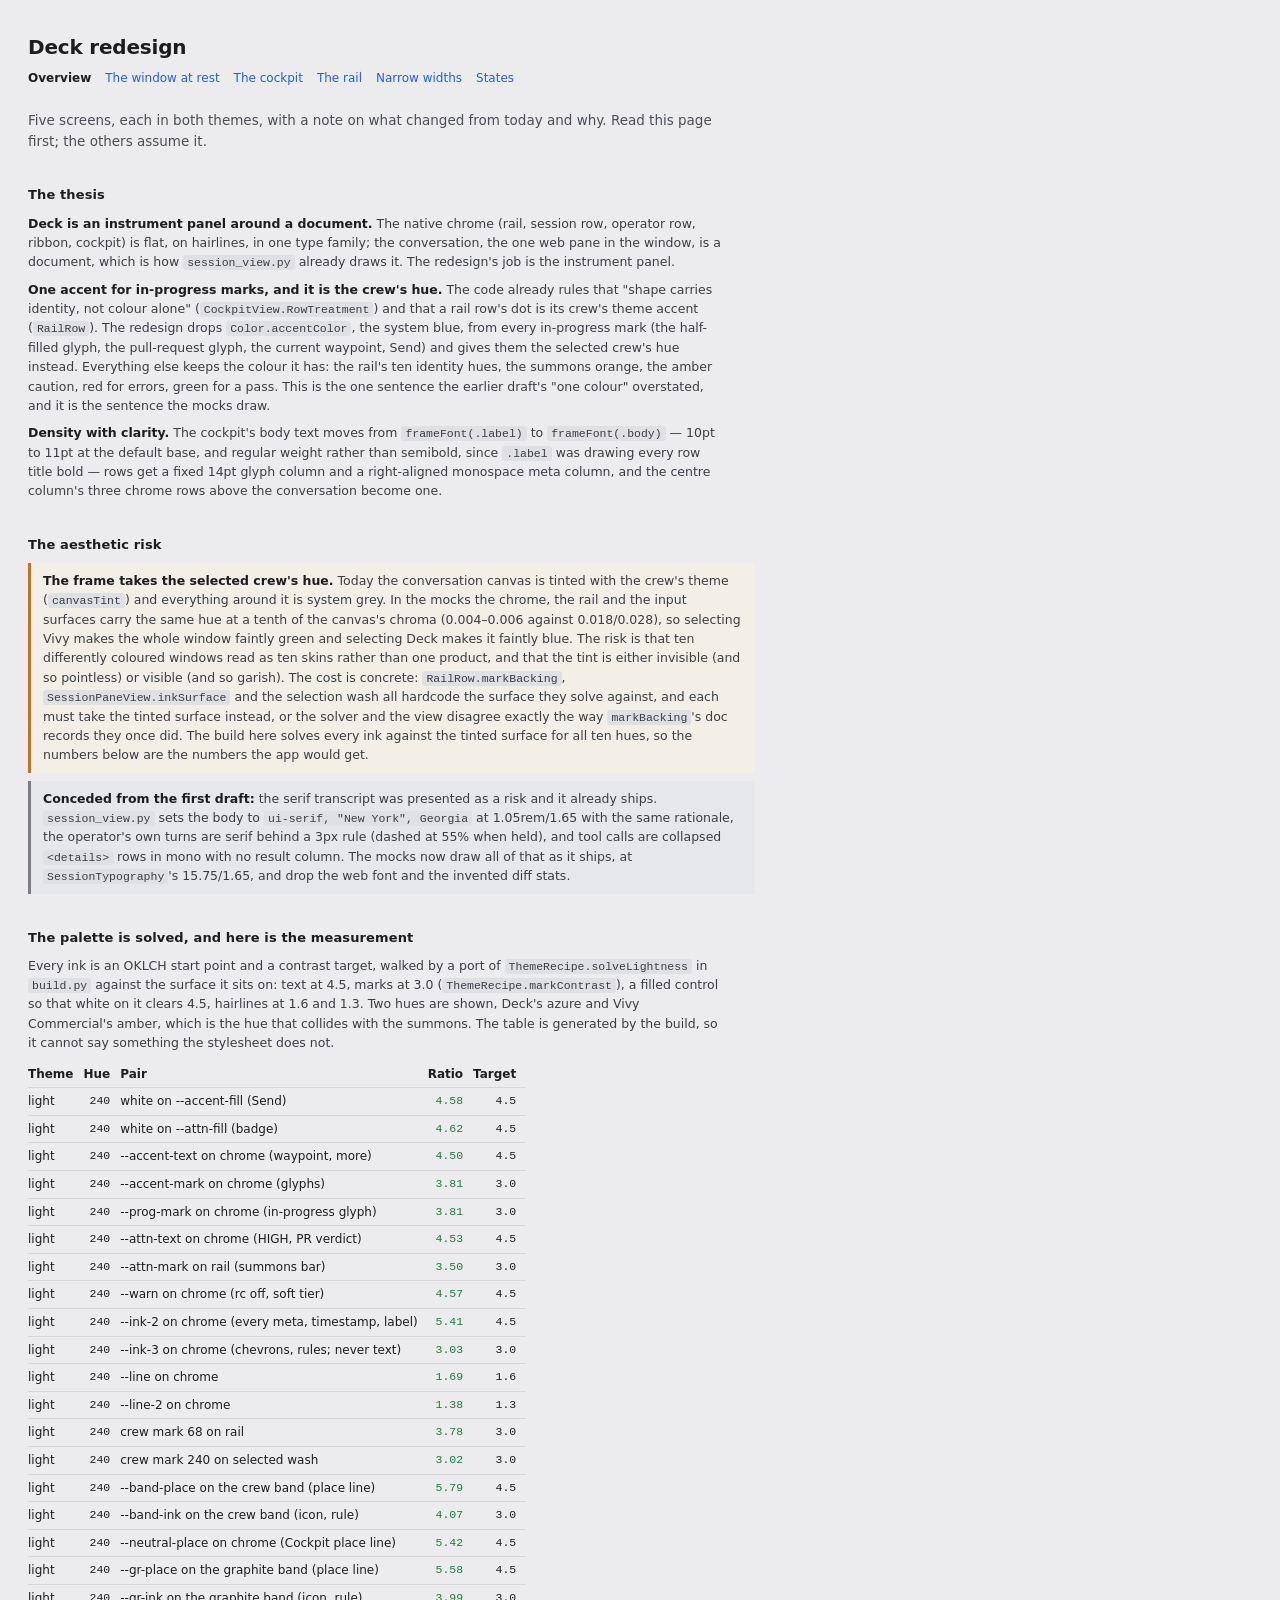
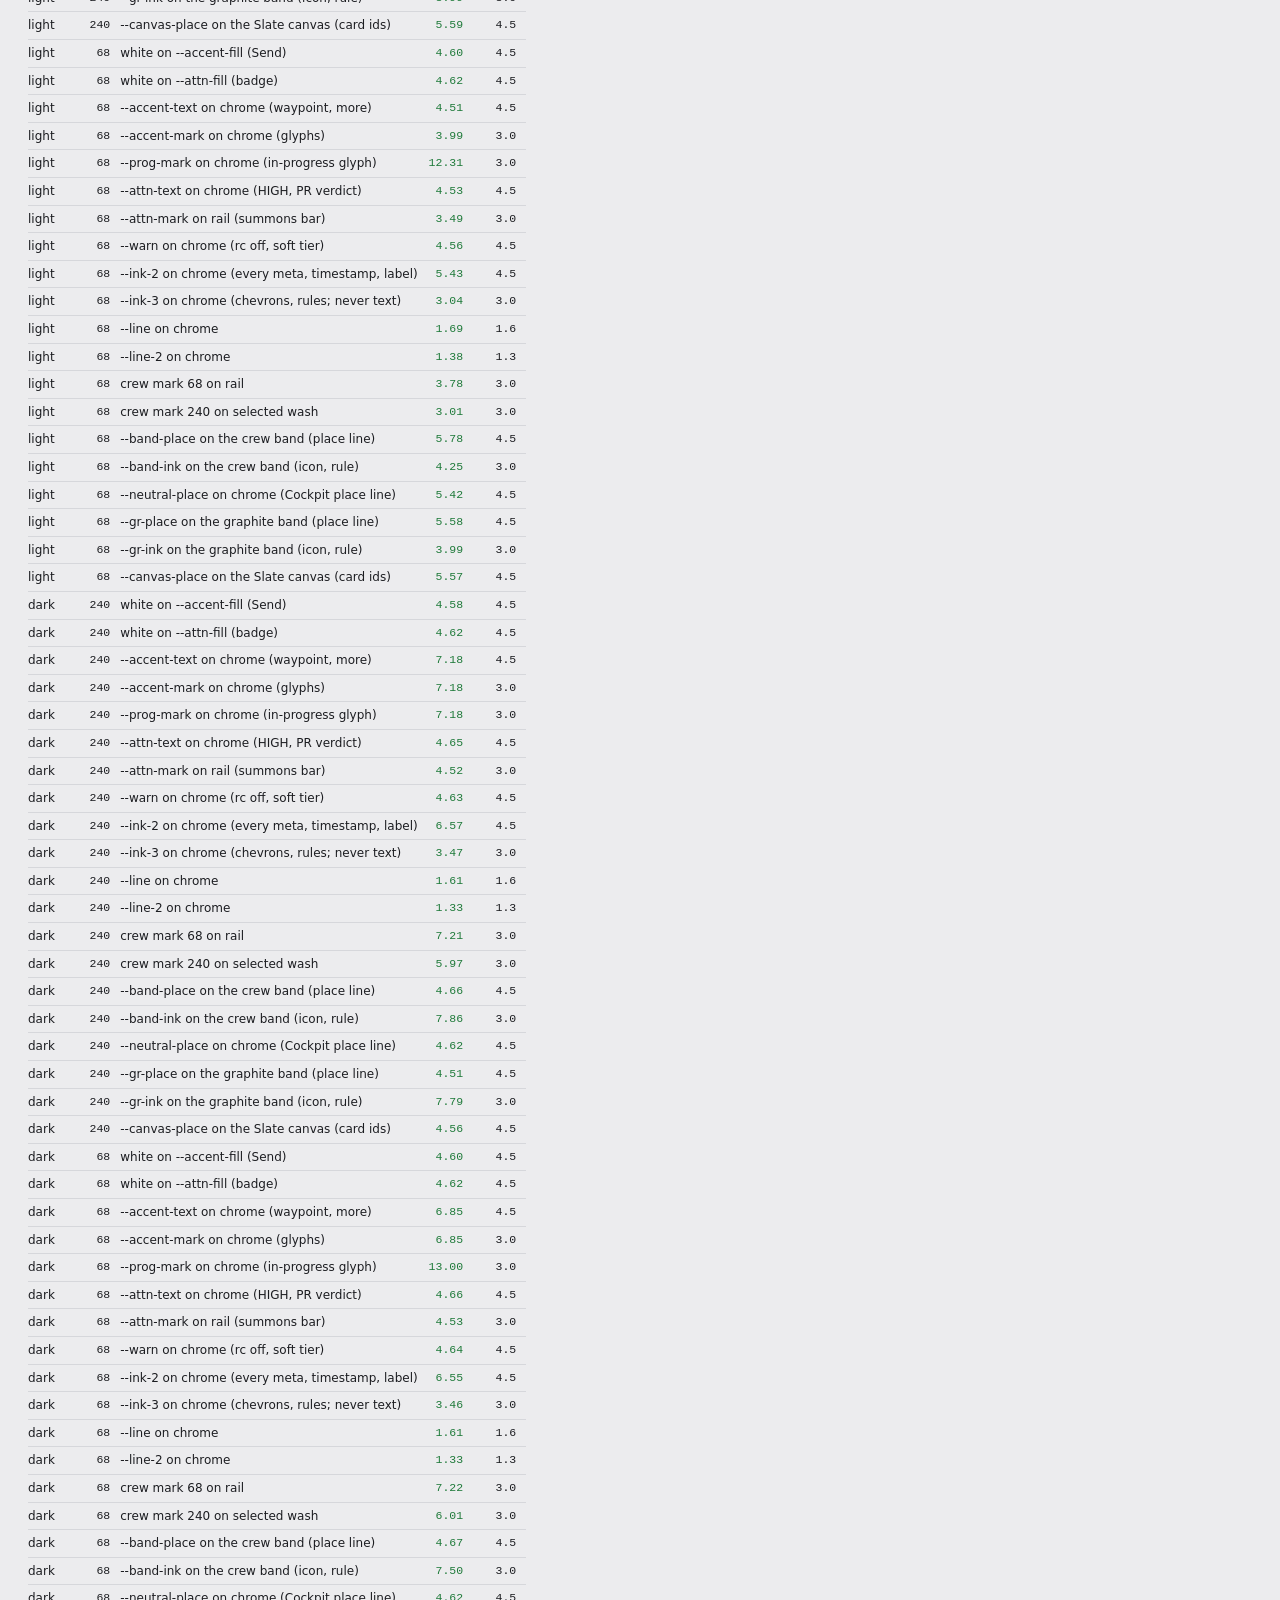
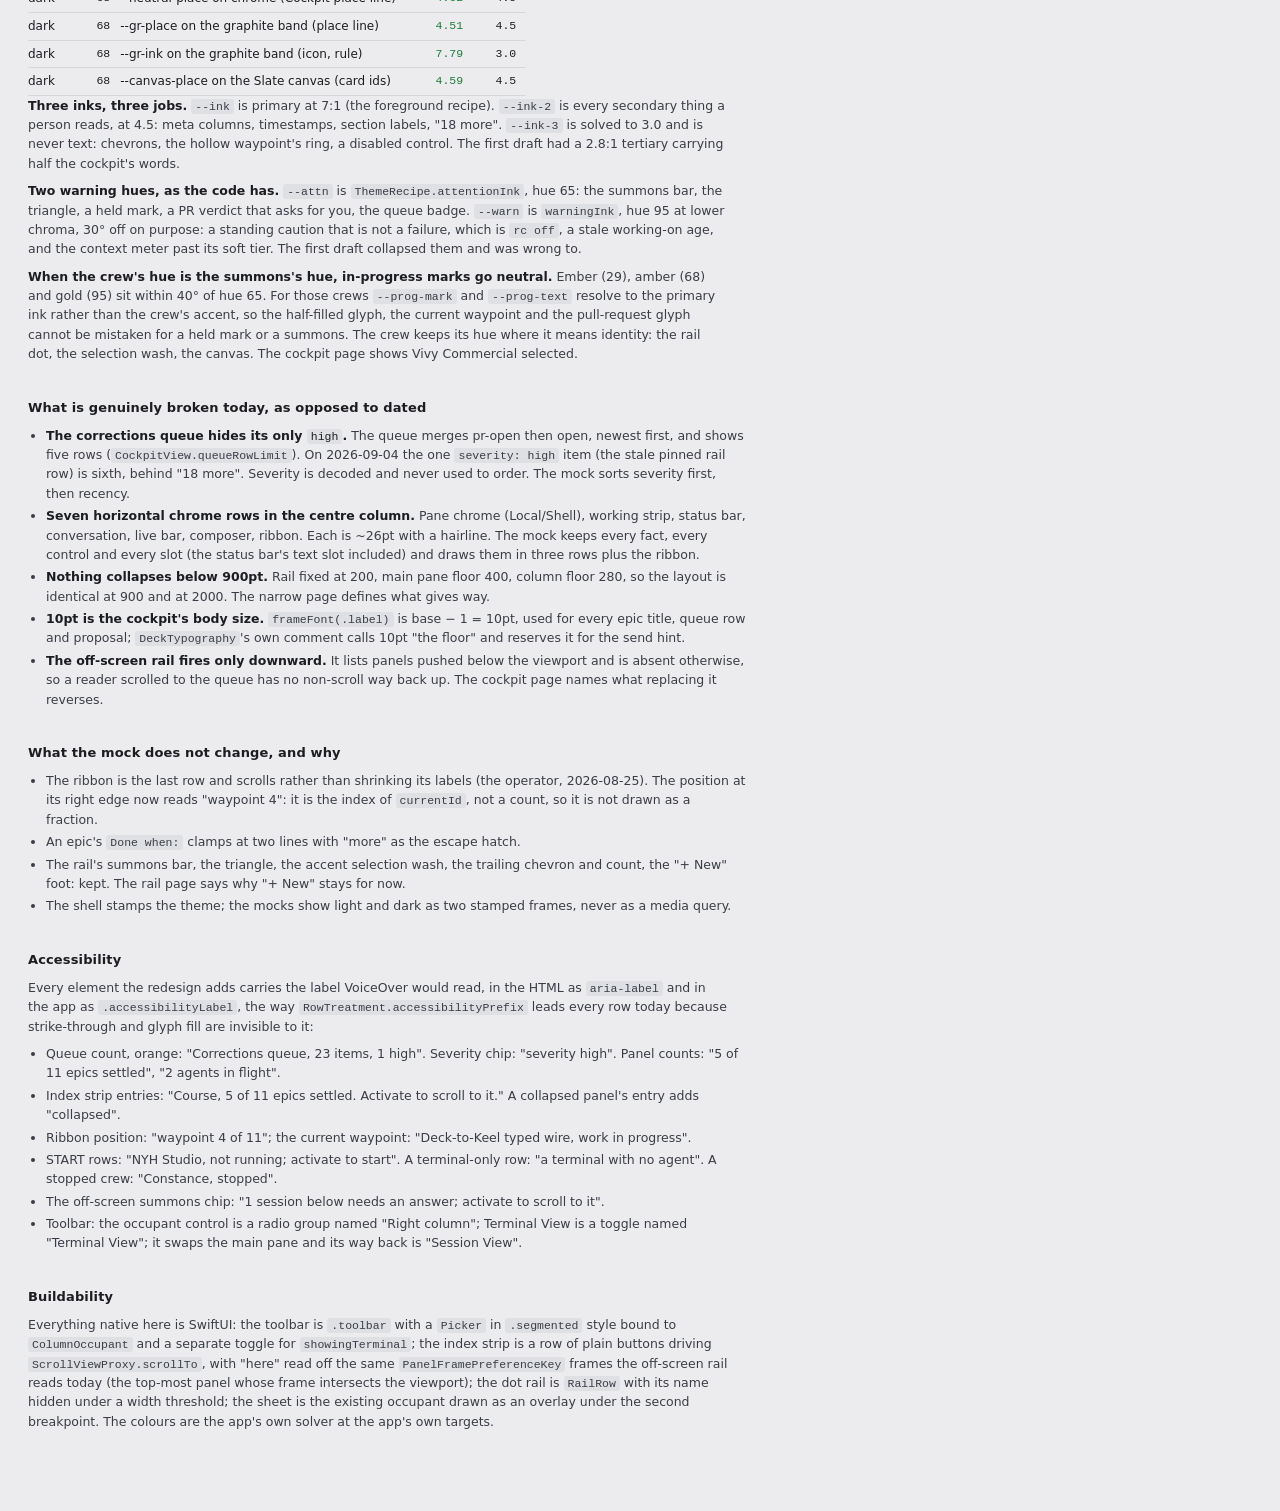
==== design/redesign/index.html @ f5110154 "Builder 0.6.0: export of convivy-deck at 888b84de50dc6b1951193906f3b518f836775a24 Built from the pri" ====
<!doctype html>
<meta charset="utf-8">
<meta name="viewport" content="width=device-width, initial-scale=1">
<title>Deck redesign</title>
<style>

/* deck.css — shared tokens and components for the redesign mocks.
   Tokens are generated by build.py's solver; edit build.py, not this file. */

:root {
  --font-ui: -apple-system, BlinkMacSystemFont, "SF Pro Text", "Helvetica Neue", system-ui, sans-serif;
  --font-mono: ui-monospace, "SF Mono", SFMono-Regular, Menlo, monospace;
  --font-prose: ui-serif, "New York", "Iowan Old Style", Georgia, "Times New Roman", serif;   /* session_view.py's own stack */
}

/* ---- the page around the mocks ---------------------------------------- */
html { color-scheme: light; }
body { margin: 0; padding: 32px 28px 72px; background: #ececee; color: #1c1d21; font: 13px/1.55 var(--font-ui); }
.doc { max-width: 1520px; margin: 0 auto; }
.doc h1 { font-size: 20px; font-weight: 600; letter-spacing: -.01em; margin: 0 0 6px; }
.doc h2 { font-size: 13px; font-weight: 600; margin: 34px 0 8px; letter-spacing: .01em; }
.doc .lede { font-size: 13.5px; color: #4b4e57; max-width: 82ch; margin: 0 0 18px; }
.doc .note { font-size: 12.5px; color: #3a3d45; max-width: 88ch; margin: 0 0 8px; }
.doc .note b { font-weight: 600; color: #1c1d21; }
.doc .note code, .doc .lede code, .doc td code { font: 11.5px var(--font-mono); background: #dfe0e4; padding: 1px 4px; border-radius: 3px; }
.doc ul.note { padding-left: 18px; }
.doc ul.note li { margin: 3px 0; }
.doc .nav { font-size: 12px; color: #5a5d66; margin: 0 0 22px; }
.doc .nav a { color: #2b5bd7; text-decoration: none; margin-right: 14px; }
.doc .nav a.here { color: #1c1d21; font-weight: 600; }
.doc .frames { display: flex; flex-direction: column; gap: 26px; }
.doc .frame-label { font: 600 11px/1 var(--font-ui); letter-spacing: .08em; text-transform: uppercase; color: #6b6e78; margin: 0 0 8px; }
.doc .scroller { overflow-x: auto; padding-bottom: 6px; }
.doc .risk { border-left: 3px solid #b8762a; padding: 8px 12px; background: #f4efe6; max-width: 88ch; }
.doc .finding { border-left: 3px solid #2b5bd7; padding: 8px 12px; background: #e9eef9; max-width: 88ch; }
.doc .concede { border-left: 3px solid #7a7d86; padding: 8px 12px; background: #e6e7ea; max-width: 88ch; }
.doc table { border-collapse: collapse; font-size: 12px; }
.doc th, .doc td { text-align: left; padding: 4px 10px 4px 0; border-bottom: 1px solid #d6d7db; vertical-align: top; }
.doc td.n { font-family: var(--font-mono); font-size: 11.5px; text-align: right; }
.doc td.pass { color: #1f7a3a; } .doc td.fail { color: #b3261e; }

/* ---- the window --------------------------------------------------------- */
.win {
  width: var(--w, 1440px); height: var(--hgt, 880px);
  border-radius: 10px; overflow: hidden; flex: none;
  box-shadow: 0 18px 44px rgba(0,0,0,.28), 0 0 0 1px rgba(0,0,0,.16);
  font: 12px/1.35 var(--font-ui);
  display: grid; grid-template-rows: 44px 1fr;
  background: var(--bg-chrome); color: var(--ink);
  -webkit-font-smoothing: antialiased; position: relative;
}
.mono { font-family: var(--font-mono); font-size: 11px; letter-spacing: -.01em; }
.num  { font-variant-numeric: tabular-nums; }
.dim  { color: var(--ink-2); }
.sectlabel { font: 600 10px/1 var(--font-ui); letter-spacing: .09em; text-transform: uppercase; color: var(--ink-2); }

/* ---- title bar + toolbar (NSToolbar, unified; controls at 28pt) ----------- */
.titlebar { display: grid; grid-template-columns: 1fr auto 1fr; align-items: center; padding: 0 12px; border-bottom: 1px solid var(--line); background: var(--bg-chrome); }
.lights { display: flex; gap: 8px; align-items: center; }
.lights i { width: 12px; height: 12px; border-radius: 50%; display: block; }
.lights i:nth-child(1) { background: #ff5f57; } .lights i:nth-child(2) { background: #febc2e; } .lights i:nth-child(3) { background: #28c840; }
.tb-left { display: flex; align-items: center; gap: 14px; }
.tb-title { font-size: 12.5px; font-weight: 600; color: var(--ink-2); text-align: center; }
.tb-title span { font-weight: 400; }
.tb-right { display: flex; justify-content: flex-end; gap: 8px; align-items: center; }
.tbtn { display: inline-flex; align-items: center; gap: 6px; height: 28px; padding: 0 9px; border-radius: 6px; color: var(--ink-2); font-size: 12px; font-weight: 500; }
.tbtn svg { width: 14px; height: 14px; }
.tbtn.on { background: var(--bg-hover); color: var(--ink); box-shadow: inset 0 0 0 1px var(--line); }
.tbtn .badge { font: 600 10px/1 var(--font-ui); padding: 4px 6px; border-radius: 9px; background: var(--attn-fill); color: #fff; }
.tbtn.sidebar { padding: 0 7px; }
/* the column occupant: one enum, one segmented control (Cockpit | Shell | Local | [Item/Viewer/Editor]) */
.seg { display: inline-flex; height: 28px; border-radius: 7px; box-shadow: inset 0 0 0 1px var(--line); background: var(--bg-rail); padding: 2px; gap: 2px; }
.seg span { display: inline-flex; align-items: center; gap: 5px; padding: 0 9px; border-radius: 5px; font-size: 12px; font-weight: 500; color: var(--ink-2); }
.seg span svg { width: 13px; height: 13px; }
.seg span.on { background: var(--bg-input); color: var(--ink); box-shadow: 0 1px 2px var(--shadow); }
.seg span.doc { color: var(--ink); }

/* ---- body split ---------------------------------------------------------- */
.body { display: grid; grid-template-columns: var(--rail-w, 216px) 1fr var(--cock-w, 328px); min-height: 0; }
.body.no-cockpit { grid-template-columns: var(--rail-w, 216px) 1fr; }
.body.no-rail { grid-template-columns: 1fr var(--cock-w, 328px); }
.body.no-rail.no-cockpit { grid-template-columns: 1fr; }
.body.dots { --rail-w: 44px; }

/* ---- the rail ------------------------------------------------------------ */
.rail { background: var(--bg-rail); border-right: 1px solid var(--line); display: flex; flex-direction: column; min-height: 0; position: relative; }
.rail .list { flex: 1; overflow: hidden; padding-top: 6px; position: relative; }
.rail .foot { border-top: 1px solid var(--line); }
.row { display: flex; align-items: center; gap: 8px; height: 26px; padding: 0 10px 0 12px; position: relative; color: var(--ink); }
.row .name { font-size: 13px; flex: 1; min-width: 0; overflow: hidden; text-overflow: ellipsis; white-space: nowrap; }
.row.child { padding-left: 32px; }
.row.child::before { content: ""; position: absolute; left: 17px; top: 0; bottom: 0; width: 1px; background: var(--line); }   /* the spine */
.row.child.last::before { bottom: 50%; }
.row.child::after { content: ""; position: absolute; left: 17px; top: 50%; width: 7px; height: 1px; background: var(--line); } /* the tick */
.row.sel { background: var(--accent-wash); }
.row.sel .mark { color: var(--mark-sel); }
.row.off .name { color: var(--ink-2); }
.row .trail { display: flex; align-items: center; gap: 5px; color: var(--ink-2); font-size: 10.5px; }
.row .trail svg { width: 10px; height: 10px; color: var(--ink-3); }
.row .summons { position: absolute; left: 0; top: 0; bottom: 0; width: 3px; background: var(--attn-mark); }
.row .warn { color: var(--attn-mark); width: 10px; height: 10px; }
.rail .sect { padding: 12px 12px 4px; }
.rail .bead { padding: 10px 12px 10px; display: flex; flex-direction: column; gap: 5px; }
.rail .bead .t { font-size: 12.5px; font-weight: 500; line-height: 1.3; white-space: nowrap; overflow: hidden; text-overflow: ellipsis; }
.meter { height: 3px; border-radius: 2px; background: var(--line); overflow: hidden; }
.meter i { display: block; height: 100%; background: var(--accent-mark); }
.rail .bead .f { font-size: 11px; color: var(--ink-2); display: flex; justify-content: space-between; }
.rail .newbtn { display: flex; align-items: center; gap: 6px; height: 34px; padding: 0 12px; font-size: 12px; font-weight: 500; color: var(--ink-2); border-top: 1px solid var(--line); }
.rail .newbtn svg { width: 12px; height: 12px; }
/* the summons that scrolled off: a chip pinned to the list's bottom edge, the rail's own offScreen rule */
.rail .offscreen { position: absolute; left: 0; right: 0; bottom: 0; height: 22px; display: flex; align-items: center; justify-content: center; gap: 4px; background: var(--bg-rail); border-top: 1px solid var(--line); color: var(--attn-text); font: 600 10.5px var(--font-ui); }
.rail .offscreen svg { width: 10px; height: 10px; }
.rail.dots .offscreen span { display: none; }
.rail .offscreen i { width: 3px; height: 12px; background: var(--attn-mark); display: inline-block; }
/* collapsed to marks */
.rail.dots .row { padding: 0; justify-content: center; height: 30px; }
.rail.dots .row.child { padding-left: 10px; height: 24px; }
.rail.dots .row.child::before { display: none; }
.rail.dots .row.child::after { left: 12px; width: 6px; }   /* the tick survives: a child is still a child at 44pt */
.rail.dots .row.child .mark { transform: scale(.85); }
.rail.dots .sect { height: 1px; padding: 0; margin: 8px 12px; background: var(--line); overflow: hidden; color: transparent; font-size: 0; }   /* a rule, not a label */
.rail.dots .bead { padding: 10px 10px; }
.rail.dots .bead .t, .rail.dots .bead .f, .rail.dots .bead .sectlabel { display: none; }
.rail.dots .newbtn span { display: none; }
.rail.dots .newbtn { justify-content: center; padding: 0; }

/* ---- session marks: shape carries state, colour carries identity --------- */
.mark { width: 14px; height: 14px; display: inline-flex; align-items: center; justify-content: center; flex: none; color: var(--mark); }
.mark svg { width: 14px; height: 14px; overflow: visible; }
.mark.off { opacity: .3; }
.mark.would { opacity: .3; }                  /* a hue this row WOULD take: a preview, drawn at the stopped row's 30% */
.mark.busy svg { animation: spin 1.4s linear infinite; }
.mark.listening svg { animation: breathe 1.1s ease-in-out infinite alternate; }
.mark.needs { color: var(--attn-mark); }
.mark.term { color: var(--ink-2); font-size: 13px; }
.mark.start svg { color: var(--ink-3); }       /* a catalog row: hollow, so it cannot be mistaken for a stopped crew's dimmed square */
@keyframes spin { to { transform: rotate(360deg); } }
@keyframes breathe { from { color: var(--mark) } to { color: var(--mark-pulse) } }
@media (prefers-reduced-motion: reduce) { .mark svg, .halo, .cursor { animation: none !important; } }

/* ---- centre column -------------------------------------------------------- */
.centre { display: grid; grid-template-rows: 34px 1fr auto 26px; min-width: 0; min-height: 0; background: var(--bg-canvas); }
.centre.no-ribbon { grid-template-rows: 34px 1fr auto; }

/* the co's row: who, what it says it is doing (or what the pane has to say instead), vitals */
.sess { display: flex; align-items: center; gap: 10px; padding: 0 12px; border-bottom: 1px solid var(--line); background: var(--bg-chrome); min-width: 0; }
.sess .who { display: flex; align-items: center; gap: 7px; flex: none; }
.sess .who b { font-size: 12.5px; font-weight: 600; }
.sess .working { flex: 1; min-width: 0; display: flex; align-items: baseline; gap: 6px; font-size: 12px; }
.sess .working .txt { overflow: hidden; text-overflow: ellipsis; white-space: nowrap; }
.sess .working .age { color: var(--ink-2); flex: none; font-variant-numeric: tabular-nums; }
.sess .working .age.stale { color: var(--warn); }
.sess .status { flex: 1; min-width: 0; font-size: 12px; overflow: hidden; text-overflow: ellipsis; white-space: nowrap; color: var(--ink-2); }
.sess .status.err { color: var(--err); }
.vitals { display: flex; align-items: center; gap: 12px; flex: none; }
.vit { display: inline-flex; align-items: center; gap: 5px; color: var(--ink-2); font-size: 11px; white-space: nowrap; }
.vit svg { width: 12px; height: 12px; }
.vit .ctx { display: inline-flex; align-items: center; gap: 6px; }
.vit .ctx .meter { width: 44px; height: 4px; background: var(--line); }
.vit .ctx .meter i { background: var(--ink-2); }
.vit .ctx.soft .meter i { background: var(--warn); } .vit .ctx.soft { color: var(--warn); }
.vit .ctx.hard .meter i { background: var(--err); } .vit .ctx.hard { color: var(--err); }
.vit.warn { color: var(--warn); }
.vit.pr { color: var(--attn-text); }
.vit.asof { color: var(--ink-2); }
.vitals.compact .vit:not(.keep) { display: none; }

/* the conversation: a document, as session_view.py already draws it — serif prose, mono for the machine */
.convo { overflow: hidden; position: relative; display: flex; flex-direction: column; justify-content: flex-end; padding: 0 0 14px; min-height: 0; }
.convo .inner { max-width: 46rem; width: 100%; margin: 0 auto; padding: 0 28px; box-sizing: border-box; }
.turn { margin: 0 0 17px; }
.turn .whom { font: 600 10.5px/1 var(--font-ui); letter-spacing: .06em; text-transform: uppercase; color: var(--ink-2); margin: 0 0 5px; display: flex; align-items: center; gap: 8px; }
.turn .whom time { font-weight: 400; letter-spacing: 0; text-transform: none; }
.turn p { font: 15.75px/1.65 var(--font-prose); margin: 0 0 8px; color: var(--ink); }   /* SessionTypography: 15px root × 1.05, leading 1.65, user-adjustable */
.turn.you .msg { border-left: 3px solid currentColor; padding-left: .8rem; opacity: .95; }   /* session_view .you .body */
.turn.you.held .msg { border-left: 1px dashed currentColor; opacity: .55; }                   /* session_view .you.held .body */
.turn code { font: 12.5px var(--font-mono); background: var(--code-bg); padding: 1px 4px; border-radius: 3px; }
.tool { display: flex; align-items: center; gap: 6px; height: 22px; padding: 0 2px; margin: 2px 0; font: 11.5px var(--font-mono); color: var(--ink-2); }   /* session_view <details><summary> */
.tool .verb { color: var(--ink); font-weight: 600; }
.tool > span:not(.verb) { min-width: 0; overflow: hidden; text-overflow: ellipsis; white-space: nowrap; }
.tool svg { width: 9px; height: 9px; color: var(--ink-3); flex: none; }
.convo .fade { position: absolute; left: 0; right: 0; top: 0; height: 36px; background: linear-gradient(to top, transparent, var(--bg-canvas)); pointer-events: none; }
.convo .cursor { display: inline-block; width: 7px; height: 14px; background: var(--accent-mark); vertical-align: -2px; margin-left: 2px; animation: blink 1s steps(2) infinite; }
.convo.veiled .inner { opacity: .45; }
@keyframes blink { 50% { opacity: 0 } }

/* the operator's rows: live state + composer, or the gate, or the fallback */
.oper { border-top: 1px solid var(--line); background: var(--bg-chrome); padding: 8px 12px 10px; display: flex; flex-direction: column; gap: 8px; }
.live { display: flex; align-items: center; gap: 8px; font-size: 11.5px; }
.live .state { font-weight: 500; }
.live .quiet { color: var(--ink-2); font-variant-numeric: tabular-nums; }
.live .bg { display: inline-flex; align-items: center; gap: 5px; color: var(--ink-2); }
.live .bg i { width: 5px; height: 5px; border-radius: 50%; background: var(--ink-2); animation: breathe2 .9s ease-in-out infinite alternate; }
@keyframes breathe2 { to { opacity: .25 } }
.live .err { color: var(--err); overflow: hidden; text-overflow: ellipsis; white-space: nowrap; }
.composer { border: 1px solid var(--line); border-radius: 7px; background: var(--bg-input); display: flex; flex-direction: column; box-shadow: 0 1px 2px var(--shadow); }
.composer .text { padding: 9px 12px 4px; font-size: 13px; line-height: 1.45; min-height: 42px; color: var(--ink); }
.composer .text .ph { color: var(--ink-2); }
.composer .bar { display: flex; align-items: center; gap: 8px; padding: 4px 8px 6px 10px; }
.composer .cmd { display: inline-flex; align-items: center; gap: 5px; color: var(--ink-2); font-size: 11.5px; }
.composer .cmd svg { width: 12px; height: 12px; }
.composer .held { color: var(--ink-2); font-size: 11.5px; display: inline-flex; gap: 6px; align-items: center; }
.composer .hint { margin-left: auto; font-size: 11px; color: var(--ink-2); }
.btn { display: inline-flex; align-items: center; justify-content: center; height: 24px; padding: 0 10px; border-radius: 6px; font-size: 12px; font-weight: 500; color: var(--ink); white-space: nowrap; background: var(--bg-hover); box-shadow: inset 0 0 0 1px var(--line); gap: 5px; }
.btn.primary { background: var(--accent-fill); color: #fff; box-shadow: none; }
.btn.ghost { background: transparent; box-shadow: none; color: var(--ink-2); }
.btn svg { width: 12px; height: 12px; }
.fallback { display: flex; align-items: center; gap: 10px; font-size: 12.5px; font-weight: 500; padding: 6px 0 2px; }
/* the gate: GatePanel, at most 340pt, scrolling */
.gate { display: flex; flex-direction: column; gap: 10px; max-height: 340px; overflow: hidden; padding: 4px 0 2px; }
.gate .gh { display: flex; align-items: baseline; gap: 8px; }
.gate .gh .rem { font-size: 11.5px; color: var(--ink-2); }
.gate .q { font-size: 13px; font-weight: 500; line-height: 1.4; }
.opt { display: grid; grid-template-columns: 22px 1fr auto; align-items: baseline; gap: 8px; padding: 8px 10px; border: 1px solid var(--line); border-radius: 6px; background: var(--bg-input); }
.opt .n { font: 600 11px var(--font-mono); color: var(--ink-2); }
.opt .l { font-size: 12.5px; line-height: 1.4; }
.opt .d { font-size: 11.5px; color: var(--ink-2); margin-top: 2px; }
.opt .k { font: 11px var(--font-mono); color: var(--ink-3); }
.opt.rec { border-color: var(--accent-mark); }
.gate .foot { display: flex; align-items: center; gap: 8px; font-size: 11.5px; color: var(--ink-2); }
/* the raw terminal fallback */
.termhdr { display: flex; align-items: center; justify-content: space-between; padding: 6px 12px; border-bottom: 1px solid var(--line); background: var(--bg-chrome); font-size: 12px; color: var(--ink-2); }
.rawterm { flex: 1; padding: 10px 12px; font: 11.5px/1.5 var(--font-mono); color: var(--ink); white-space: pre; overflow: hidden; }
.rawterm .p { color: var(--accent-text); }

/* the waypoint ribbon: the last row, always */
.ribbon { display: flex; align-items: center; gap: 8px; padding: 0 10px; white-space: nowrap; border-top: 1px solid var(--line); background: var(--bg-chrome); overflow: hidden; }
.ribbon .scroll { display: flex; align-items: center; gap: 2px; overflow: hidden; flex: 1; min-width: 0;
  -webkit-mask-image: linear-gradient(to right, #000 calc(100% - 48px), transparent); mask-image: linear-gradient(to right, #000 calc(100% - 48px), transparent); }
.wp { display: inline-flex; align-items: center; gap: 6px; flex: none; }
.wp .dot { width: 8px; height: 8px; border-radius: 50%; position: relative; flex: none; }
.wp.done .dot { background: var(--ink-2); }
.wp.cur  .dot { background: var(--prog-mark); }
.wp.ahead .dot { background: var(--line); box-shadow: inset 0 0 0 1px var(--ink-3); }
.wp .lbl { font-size: 11px; color: var(--ink-2); padding-right: 2px; }
.wp.done .lbl { text-decoration: line-through; }
.wp.cur .lbl { color: var(--prog-text); font-weight: 600; }
.wp .halo { position: absolute; inset: 0; border-radius: 50%; border: 1px solid var(--prog-mark); animation: halo 1.8s ease-out infinite; }
@keyframes halo { from { transform: scale(1); opacity: .7 } to { transform: scale(2.1); opacity: 0 } }
.ribbon .rule { width: 14px; height: 1px; background: var(--line); flex: none; }
.ribbon .pos { flex: none; font-size: 10.5px; color: var(--ink-2); }

/* ---- the cockpit ---------------------------------------------------------- */
.cockpit { border-left: 1px solid var(--line); background: var(--bg-chrome); display: grid; grid-template-rows: auto 1fr; min-height: 0; min-width: 0; overflow: hidden; }
.cockpit > *, .sheet > * { min-width: 0; }
.win[style*="--hgt:auto"] .cockpit .scroll { overflow: visible; }
.cockpit .head { padding: 0; }
.cockpit .head .band .asof { font-size: 11px; color: var(--ink-2); display: inline-flex; gap: 5px; align-items: center; }
.cockpit .head .band .asof svg { width: 12px; height: 12px; }
.cockpit .index { display: flex; gap: 2px; padding: 6px 12px 0; border-bottom: 1px solid var(--line); }
.cockpit .index a { padding: 5px 6px 7px; font-size: 11px; color: var(--ink-2); border-bottom: 2px solid transparent; display: inline-flex; gap: 5px; align-items: baseline; }
.cockpit .index a b { font-weight: 600; color: var(--ink); }
.cockpit .index a .n { font: 11px var(--font-mono); color: var(--ink-2); }
.cockpit .index a.here { border-bottom-color: var(--ink); }
.cockpit .index a.collapsed b { color: var(--ink-2); text-decoration: line-through; }   /* a collapsed panel stays in the index, struck */
.cockpit .index a .n.hot { color: var(--attn-text); font-weight: 600; }
.cockpit .scroll { overflow: hidden; padding: 4px 0 0; }

/* The right column's band (B2, ColumnBand): icon, title, place line, then the tab's own controls. Its
   surface and its rule are the tab's identity: a crew's band takes the crew's colour, the laptop's
   takes graphite, and the Cockpit's stays neutral with a plain separator. The app truncates the place
   line in the middle and keeps the full text in a tooltip; CSS can only truncate at the end. */
.band { display: flex; align-items: center; gap: 6px; height: 30px; box-sizing: border-box; padding: 0 10px; background: var(--bg-chrome); border-bottom: 1px solid var(--line); min-width: 0; }
.band .bi { width: 18px; flex: none; display: inline-flex; justify-content: center; color: var(--ink); }
.band .bi svg { width: 12px; height: 12px; }
.band .bt { font: 600 12px var(--font-ui); flex: none; white-space: nowrap; }
.band .bp { flex: 1; min-width: 0; overflow: hidden; text-overflow: ellipsis; white-space: nowrap; font: 10px var(--font-ui); color: var(--neutral-place); }
.band .tr { margin-left: auto; flex: none; display: inline-flex; gap: 6px; align-items: center; }
.band.crew { background: var(--band); border-bottom: 2px solid var(--band-ink); }
.band.crew .bi { color: var(--band-ink); }
.band.crew .bp { color: var(--band-place); }
.band.gr { background: var(--gr-band); border-bottom: 2px solid var(--gr-ink); }
.band.gr .bi { color: var(--gr-ink); }
.band.gr .bp { color: var(--gr-place); }
.tbody { flex: 1; min-height: 0; overflow: hidden; padding: 10px 12px; font: 11.5px/1.55 var(--font-mono); color: var(--ink); background: var(--bg-canvas); }
.tbody.gr { background: var(--gr-canvas); }
.tbody .dim { color: var(--ink-2); }
.sbody { flex: 1; min-height: 0; overflow: hidden; padding: 12px; background: var(--bg-canvas); font: 12px/1.5 var(--font-ui); }
.sbody .card { background: var(--bg-input); border: 1px solid var(--line); border-radius: 6px; padding: 8px 10px; margin-bottom: 8px; }
.sbody .cid { font: 10px/1.2 var(--font-mono); color: var(--canvas-place); margin-bottom: 4px; }
.sbody .flag { font: 600 10px var(--font-ui); color: var(--attn-text); }
.panel { padding: 8px 12px 10px; border-bottom: 1px solid var(--line); }
.panel:last-child { border-bottom: 0; }
.panel .ph { display: flex; align-items: center; gap: 6px; height: 22px; margin-bottom: 4px; }
.panel .ph svg.chev { width: 10px; height: 10px; color: var(--ink-3); }
.panel .ph .cnt { margin-left: auto; font: 11px var(--font-mono); color: var(--ink-2); }
.panel .ph .act { margin-left: auto; display: inline-flex; gap: 6px; }
.panel .empty { font-size: 11.5px; color: var(--ink-2); padding: 2px 0; }
.panel .empty.err { color: var(--err); }
.panel .foot { font-size: 11px; color: var(--ink-2); margin-top: 6px; }
.unresolved { padding: 14px 12px; font-size: 12px; color: var(--ink-2); line-height: 1.45; }

/* one row grammar for every list in the cockpit */
.crow { display: grid; grid-template-columns: 14px 1fr auto; column-gap: 7px; align-items: baseline; padding: 4px 0; position: relative; }
.crow .g { width: 12px; height: 12px; align-self: start; margin-top: 2px; color: var(--ink-2); }
.crow .g svg { width: 12px; height: 12px; display: block; }
.crow .g.prog, .crow .g.pr { color: var(--prog-mark); }
.crow .g.held, .crow .g.attn { color: var(--attn-mark); }
.crow .t { font-size: 11px; line-height: 1.35; display: -webkit-box; -webkit-line-clamp: 2; -webkit-box-orient: vertical; overflow: hidden; }
.crow.done .t, .crow.closed .t { color: var(--ink-2); text-decoration: line-through; }
.crow .m { font: 10px var(--font-mono); color: var(--ink-2); white-space: nowrap; display: inline-flex; align-items: center; gap: 6px; }
.crow .m .held { color: var(--attn-text); display: inline-flex; gap: 2px; align-items: center; }
.crow .m .held svg { width: 10px; height: 10px; }
.crow .m .chev { width: 10px; height: 10px; color: var(--ink-3); }
.crow .m .sev { font: 600 10px/1 var(--font-ui); letter-spacing: .06em; text-transform: uppercase; color: var(--attn-text); }
.crow.hover { background: var(--bg-hover); margin: 0 -6px; padding-left: 6px; padding-right: 6px; border-radius: 4px; }
.crow .copy { width: 12px; height: 12px; color: var(--ink-2); }

/* an expanded epic: the spine, the interior, the children */
.epic { position: relative; margin: 0 0 4px 6px; padding: 2px 0 2px 14px; }
.epic::before { content: ""; position: absolute; left: 0; top: 0; bottom: 0; width: 1px; background: var(--line); }
.epic .state { font-size: 11px; color: var(--ink-2); margin: 2px 0 4px; }
.epic .cap { font-size: 11px; line-height: 1.4; color: var(--ink-2); display: -webkit-box; -webkit-line-clamp: 2; -webkit-box-orient: vertical; overflow: hidden; }
.epic .cap b { font-weight: 600; color: var(--ink); }
.epic .more { font-size: 11px; color: var(--accent-text); margin: 1px 0 4px; }
.epic .meta { font-size: 11px; color: var(--ink-2); margin: 0 0 6px; }
.epic .kids .crow { padding: 3px 0; }
.epic .kids .t { font-size: 10px; }
.epic .loading { display: inline-flex; gap: 6px; align-items: center; font-size: 11px; color: var(--ink-2); }
.epic .loading i { width: 10px; height: 10px; border: 1.5px solid var(--line); border-top-color: var(--ink-2); border-radius: 50%; animation: spin 1s linear infinite; }

.affordance { display: inline-flex; align-items: center; gap: 5px; font-size: 11px; color: var(--ink-2); padding: 2px 0 4px; }
.affordance svg { width: 10px; height: 10px; }

/* dispatched: an agent in flight */
.run .t b { font-weight: 600; font-size: 12px; }
.run .task { font-size: 11px; color: var(--ink-2); line-height: 1.4; display: -webkit-box; -webkit-line-clamp: 2; -webkit-box-orient: vertical; overflow: hidden; margin-top: 2px; }

/* proposals: their own region, tinted, with the verbs on the row */
.prop { padding: 8px 10px; border-radius: 6px; background: var(--accent-wash); margin-top: 2px; }
.prop .t { font-size: 12px; font-weight: 600; margin-bottom: 3px; }
.prop .b { font-size: 11px; line-height: 1.45; color: var(--ink-2); display: -webkit-box; -webkit-line-clamp: 4; -webkit-box-orient: vertical; overflow: hidden; }
.prop .acts { display: flex; gap: 6px; margin-top: 8px; }

/* the item detail pane, in the column or the sheet */
.item { display: grid; grid-template-rows: auto 1fr auto; min-height: 0; }
.item .ih { display: flex; align-items: baseline; gap: 6px; padding: 8px 12px; border-bottom: 1px solid var(--line); }
.item .ih .t { font-size: 12.5px; font-weight: 500; line-height: 1.35; flex: 1; }
.item .ih .p { font: 11px var(--font-mono); color: var(--ink-2); }
.item .ibody { padding: 12px 14px; overflow: hidden; font: 13.5px/1.6 var(--font-prose); }
.item .ibody h4 { font: 600 11px/1 var(--font-ui); letter-spacing: .06em; text-transform: uppercase; color: var(--ink-2); margin: 12px 0 6px; }
.item .ibody p { margin: 0 0 8px; }
.item .ibody code { font: 11.5px var(--font-mono); background: var(--code-bg); padding: 1px 4px; border-radius: 3px; }
.item .ibody .cm { font: 12px/1.5 var(--font-ui); color: var(--ink-2); border-left: 2px solid var(--line); padding-left: 10px; margin: 6px 0; }
.item .acts { display: flex; gap: 6px; padding: 8px 12px; border-top: 1px solid var(--line); flex-wrap: wrap; }

/* narrow: the cockpit as a sheet over the conversation */
.sheet { position: absolute; top: 44px; right: 0; bottom: 0; width: 340px; background: var(--bg-chrome); border-left: 1px solid var(--line); box-shadow: -12px 0 32px var(--shadow); display: grid; grid-template-rows: auto 1fr; z-index: 3; }
.sheet.item { grid-template-rows: auto 1fr auto; }
.scrim { position: absolute; inset: 44px 0 0 0; background: rgba(0,0,0,.18); z-index: 2; }

/* narrow: a compact composer */
.composer.compact .hint { display: none; }
.composer.compact .btn .lbl { display: none; }
.composer.compact .btn { padding: 0 7px; }
.composer.compact .cmd span { display: none; }

/* ---- the legends ---------------------------------------------------------- */
.grammar { display: grid; grid-template-columns: repeat(5, 1fr); gap: 10px; }
.grammar .cell { padding: 10px 12px; border-radius: 6px; background: var(--bg-rail); border: 1px solid var(--line); }
.grammar .cell .crow { padding: 0; }
.grammar .cell .why { font-size: 11px; color: var(--ink-2); margin-top: 6px; line-height: 1.4; }
.marks { display: grid; grid-template-columns: repeat(7, 1fr); gap: 10px; }
.marks .cell { padding: 10px 12px; border-radius: 6px; background: var(--bg-rail); border: 1px solid var(--line); display: flex; gap: 10px; align-items: flex-start; }
.marks .cell .lab { font-size: 11.5px; font-weight: 600; }
.marks .cell .why { font-size: 11px; color: var(--ink-2); line-height: 1.4; margin-top: 2px; }
.strip { padding: 14px 16px; border-radius: 10px; }
.swatches { display: flex; gap: 8px; flex-wrap: wrap; }
.sw { display: inline-flex; align-items: center; gap: 6px; font-size: 11px; padding: 4px 8px; border-radius: 5px; background: var(--bg-rail); border: 1px solid var(--line); }
.sw i { width: 12px; height: 12px; border-radius: 3px; display: inline-block; }

/* ---- generated tokens: one block per (appearance, selected-crew hue) ---- */
.win[data-theme="light"][data-hue="29"] {
  --bg-chrome: #f6f2f2;
  --bg-rail: #f1eceb;
  --bg-canvas: #fff4f2;
  --bg-input: #fffcfb;
  --bg-hover: #ede6e5;
  --ink: #3e2724;
  --ink-2: #6a615f;
  --ink-3: #938a88;
  --line: #c3bcbb;
  --line-2: #d5cfcf;
  --accent-text: #c04639;
  --accent-mark: #c74c3f;
  --accent-fill: #c74c3f;
  --accent-wash: #efd9d7;
  --prog-text: #3e2724;
  --prog-mark: #2e2e2e;
  --attn-mark: #b46d10;
  --attn-text: #a26001;
  --attn-fill: #aa6501;
  --warn: #816d1c;
  --err: #c92f33;
  --ok: #1d7d3e;
  --code-bg: #f3e8e7;
  --band: #fff9f9;
  --band-ink: #c74c3f;
  --band-place: #636363;
  --canvas-place: #636363;
  --neutral-place: #636363;
  --gr-canvas: #eeeeee;
  --gr-band: #f7f7f7;
  --gr-ink: #7a7a7a;
  --gr-place: #636363;
  --shadow: rgba(0,0,0,.10);
}
.win[data-theme="light"][data-hue="29"] .hue-29 { --mark: #c74c3f; --mark-sel: #c74c3f; --mark-pulse: #9e241b; }
.win[data-theme="light"][data-hue="29"] .hue-68 { --mark: #ab6901; --mark-sel: #ab6901; --mark-pulse: #7c4b01; }
.win[data-theme="light"][data-hue="29"] .hue-95 { --mark: #917900; --mark-sel: #917900; --mark-pulse: #695701; }
.win[data-theme="light"][data-hue="29"] .hue-145 { --mark: #299236; --mark-sel: #258f33; --mark-pulse: #006b19; }
.win[data-theme="light"][data-hue="29"] .hue-178 { --mark: #018e7a; --mark-sel: #028b77; --mark-pulse: #016758; }
.win[data-theme="light"][data-hue="29"] .hue-205 { --mark: #008b96; --mark-sel: #028792; --mark-pulse: #00646d; }
.win[data-theme="light"][data-hue="29"] .hue-240 { --mark: #0182c0; --mark-sel: #0182c0; --mark-pulse: #015e8c; }
.win[data-theme="light"][data-hue="29"] .hue-275 { --mark: #616ed7; --mark-sel: #616ed7; --mark-pulse: #4249af; }
.win[data-theme="light"][data-hue="29"] .hue-305 { --mark: #915dc5; --mark-sel: #915dc5; --mark-pulse: #6d389e; }
.win[data-theme="light"][data-hue="29"] .hue-350 { --mark: #bc4b87; --mark-sel: #bc4b87; --mark-pulse: #942464; }
.win[data-theme="light"][data-hue="68"] {
  --bg-chrome: #f5f3f1;
  --bg-rail: #f0edea;
  --bg-canvas: #fff5eb;
  --bg-input: #fffcf9;
  --bg-hover: #ece7e2;
  --ink: #3a2b1a;
  --ink-2: #68625c;
  --ink-3: #918b85;
  --line: #c1bdb8;
  --line-2: #d4d0cd;
  --accent-text: #9f6201;
  --accent-mark: #ab6901;
  --accent-fill: #a76700;
  --accent-wash: #eadecd;
  --prog-text: #3a2b1a;
  --prog-mark: #2e2e2e;
  --attn-mark: #b46d10;
  --attn-text: #a26001;
  --attn-fill: #aa6501;
  --warn: #816d1c;
  --err: #c92f33;
  --ok: #1d7d3e;
  --code-bg: #f1eae3;
  --band: #fffaf5;
  --band-ink: #ab6901;
  --band-place: #636363;
  --canvas-place: #636363;
  --neutral-place: #636363;
  --gr-canvas: #eeeeee;
  --gr-band: #f7f7f7;
  --gr-ink: #7a7a7a;
  --gr-place: #636363;
  --shadow: rgba(0,0,0,.10);
}
.win[data-theme="light"][data-hue="68"] .hue-29 { --mark: #c74c3f; --mark-sel: #c74c3f; --mark-pulse: #9e241b; }
.win[data-theme="light"][data-hue="68"] .hue-68 { --mark: #ab6901; --mark-sel: #ab6901; --mark-pulse: #7c4b01; }
.win[data-theme="light"][data-hue="68"] .hue-95 { --mark: #917900; --mark-sel: #917900; --mark-pulse: #695701; }
.win[data-theme="light"][data-hue="68"] .hue-145 { --mark: #299236; --mark-sel: #258f33; --mark-pulse: #006b19; }
.win[data-theme="light"][data-hue="68"] .hue-178 { --mark: #018e7a; --mark-sel: #028b77; --mark-pulse: #016758; }
.win[data-theme="light"][data-hue="68"] .hue-205 { --mark: #008b96; --mark-sel: #028792; --mark-pulse: #00646d; }
.win[data-theme="light"][data-hue="68"] .hue-240 { --mark: #0182c0; --mark-sel: #0182c0; --mark-pulse: #015e8c; }
.win[data-theme="light"][data-hue="68"] .hue-275 { --mark: #616ed7; --mark-sel: #616ed7; --mark-pulse: #4249af; }
.win[data-theme="light"][data-hue="68"] .hue-305 { --mark: #915dc5; --mark-sel: #915dc5; --mark-pulse: #6d389e; }
.win[data-theme="light"][data-hue="68"] .hue-350 { --mark: #bc4b87; --mark-sel: #bc4b87; --mark-pulse: #942464; }
.win[data-theme="light"][data-hue="95"] {
  --bg-chrome: #f4f3f0;
  --bg-rail: #eeedea;
  --bg-canvas: #faf7ea;
  --bg-input: #fefcf8;
  --bg-hover: #e9e8e2;
  --ink: #332e19;
  --ink-2: #65635c;
  --ink-3: #8e8c84;
  --line: #bfbeb8;
  --line-2: #d2d1cd;
  --accent-text: #836d01;
  --accent-mark: #917900;
  --accent-fill: #8a7302;
  --accent-wash: #e5e1cc;
  --prog-text: #332e19;
  --prog-mark: #2e2e2e;
  --attn-mark: #b46d10;
  --attn-text: #a26001;
  --attn-fill: #aa6501;
  --warn: #816d1c;
  --err: #c92f33;
  --ok: #1d7d3e;
  --code-bg: #edebe2;
  --band: #fdfbf4;
  --band-ink: #917900;
  --band-place: #636363;
  --canvas-place: #636363;
  --neutral-place: #636363;
  --gr-canvas: #eeeeee;
  --gr-band: #f7f7f7;
  --gr-ink: #7a7a7a;
  --gr-place: #636363;
  --shadow: rgba(0,0,0,.10);
}
.win[data-theme="light"][data-hue="95"] .hue-29 { --mark: #c74c3f; --mark-sel: #c74c3f; --mark-pulse: #9e241b; }
.win[data-theme="light"][data-hue="95"] .hue-68 { --mark: #ab6901; --mark-sel: #ab6901; --mark-pulse: #7c4b01; }
.win[data-theme="light"][data-hue="95"] .hue-95 { --mark: #917900; --mark-sel: #917900; --mark-pulse: #695701; }
.win[data-theme="light"][data-hue="95"] .hue-145 { --mark: #299236; --mark-sel: #258f33; --mark-pulse: #006b19; }
.win[data-theme="light"][data-hue="95"] .hue-178 { --mark: #018e7a; --mark-sel: #028b77; --mark-pulse: #016758; }
.win[data-theme="light"][data-hue="95"] .hue-205 { --mark: #008b96; --mark-sel: #028792; --mark-pulse: #00646d; }
.win[data-theme="light"][data-hue="95"] .hue-240 { --mark: #0182c0; --mark-sel: #0182c0; --mark-pulse: #015e8c; }
.win[data-theme="light"][data-hue="95"] .hue-275 { --mark: #616ed7; --mark-sel: #616ed7; --mark-pulse: #4249af; }
.win[data-theme="light"][data-hue="95"] .hue-305 { --mark: #915dc5; --mark-sel: #915dc5; --mark-pulse: #6d389e; }
.win[data-theme="light"][data-hue="95"] .hue-350 { --mark: #bc4b87; --mark-sel: #bc4b87; --mark-pulse: #942464; }
.win[data-theme="light"][data-hue="145"] {
  --bg-chrome: #f2f4f2;
  --bg-rail: #ebeeeb;
  --bg-canvas: #f0faf0;
  --bg-input: #fafefa;
  --bg-hover: #e5e9e5;
  --ink: #233323;
  --ink-2: #5f655f;
  --ink-3: #888e88;
  --line: #bbbfbb;
  --line-2: #cfd2ce;
  --accent-text: #097f23;
  --accent-mark: #299236;
  --accent-fill: #1c882d;
  --accent-wash: #d4e5d6;
  --prog-text: #097f23;
  --prog-mark: #299236;
  --attn-mark: #b46d10;
  --attn-text: #a26001;
  --attn-fill: #aa6501;
  --warn: #816d1c;
  --err: #c92f33;
  --ok: #1d7d3e;
  --code-bg: #e6ede6;
  --band: #f7fdf7;
  --band-ink: #299236;
  --band-place: #636363;
  --canvas-place: #636363;
  --neutral-place: #636363;
  --gr-canvas: #eeeeee;
  --gr-band: #f7f7f7;
  --gr-ink: #7a7a7a;
  --gr-place: #636363;
  --shadow: rgba(0,0,0,.10);
}
.win[data-theme="light"][data-hue="145"] .hue-29 { --mark: #c74c3f; --mark-sel: #c74c3f; --mark-pulse: #9e241b; }
.win[data-theme="light"][data-hue="145"] .hue-68 { --mark: #ab6901; --mark-sel: #ab6901; --mark-pulse: #7c4b01; }
.win[data-theme="light"][data-hue="145"] .hue-95 { --mark: #917900; --mark-sel: #917900; --mark-pulse: #695701; }
.win[data-theme="light"][data-hue="145"] .hue-145 { --mark: #299236; --mark-sel: #258f33; --mark-pulse: #006b19; }
.win[data-theme="light"][data-hue="145"] .hue-178 { --mark: #018e7a; --mark-sel: #028b77; --mark-pulse: #016758; }
.win[data-theme="light"][data-hue="145"] .hue-205 { --mark: #008b96; --mark-sel: #028792; --mark-pulse: #00646d; }
.win[data-theme="light"][data-hue="145"] .hue-240 { --mark: #0182c0; --mark-sel: #0182c0; --mark-pulse: #015e8c; }
.win[data-theme="light"][data-hue="145"] .hue-275 { --mark: #616ed7; --mark-sel: #616ed7; --mark-pulse: #4249af; }
.win[data-theme="light"][data-hue="145"] .hue-305 { --mark: #915dc5; --mark-sel: #915dc5; --mark-pulse: #6d389e; }
.win[data-theme="light"][data-hue="145"] .hue-350 { --mark: #bc4b87; --mark-sel: #bc4b87; --mark-pulse: #942464; }
.win[data-theme="light"][data-hue="178"] {
  --bg-chrome: #f1f4f3;
  --bg-rail: #eaefed;
  --bg-canvas: #ebfbf7;
  --bg-input: #f8fefc;
  --bg-hover: #e3eae8;
  --ink: #19342e;
  --ink-2: #5c6663;
  --ink-3: #858f8c;
  --line: #b9bfbe;
  --line-2: #cdd2d1;
  --accent-text: #007e6c;
  --accent-mark: #018e7a;
  --accent-fill: #018472;
  --accent-wash: #cde5e1;
  --prog-text: #007e6c;
  --prog-mark: #018e7a;
  --attn-mark: #b46d10;
  --attn-text: #a26001;
  --attn-fill: #aa6501;
  --warn: #816d1c;
  --err: #c92f33;
  --ok: #218041;
  --code-bg: #e3eeeb;
  --band: #f5fdfb;
  --band-ink: #018e7a;
  --band-place: #636363;
  --canvas-place: #636363;
  --neutral-place: #636363;
  --gr-canvas: #eeeeee;
  --gr-band: #f7f7f7;
  --gr-ink: #7a7a7a;
  --gr-place: #636363;
  --shadow: rgba(0,0,0,.10);
}
.win[data-theme="light"][data-hue="178"] .hue-29 { --mark: #c74c3f; --mark-sel: #c74c3f; --mark-pulse: #9e241b; }
.win[data-theme="light"][data-hue="178"] .hue-68 { --mark: #ab6901; --mark-sel: #ab6901; --mark-pulse: #7c4b01; }
.win[data-theme="light"][data-hue="178"] .hue-95 { --mark: #917900; --mark-sel: #917900; --mark-pulse: #695701; }
.win[data-theme="light"][data-hue="178"] .hue-145 { --mark: #299236; --mark-sel: #258f33; --mark-pulse: #006b19; }
.win[data-theme="light"][data-hue="178"] .hue-178 { --mark: #018e7a; --mark-sel: #028b77; --mark-pulse: #016758; }
.win[data-theme="light"][data-hue="178"] .hue-205 { --mark: #008b96; --mark-sel: #028792; --mark-pulse: #00646d; }
.win[data-theme="light"][data-hue="178"] .hue-240 { --mark: #0182c0; --mark-sel: #0182c0; --mark-pulse: #015e8c; }
.win[data-theme="light"][data-hue="178"] .hue-275 { --mark: #616ed7; --mark-sel: #616ed7; --mark-pulse: #4249af; }
.win[data-theme="light"][data-hue="178"] .hue-305 { --mark: #915dc5; --mark-sel: #915dc5; --mark-pulse: #6d389e; }
.win[data-theme="light"][data-hue="178"] .hue-350 { --mark: #bc4b87; --mark-sel: #bc4b87; --mark-pulse: #942464; }
.win[data-theme="light"][data-hue="205"] {
  --bg-chrome: #f0f4f5;
  --bg-rail: #eaeeef;
  --bg-canvas: #eafbfd;
  --bg-input: #f8fefe;
  --bg-hover: #e2e9ea;
  --ink: #163336;
  --ink-2: #5c6566;
  --ink-3: #848e90;
  --line: #b8bfc0;
  --line-2: #cdd2d3;
  --accent-text: #007a85;
  --accent-mark: #008b96;
  --accent-fill: #02818b;
  --accent-wash: #cce4e6;
  --prog-text: #007a85;
  --prog-mark: #008b96;
  --attn-mark: #b46d10;
  --attn-text: #a26001;
  --attn-fill: #aa6501;
  --warn: #816d1c;
  --err: #c92f33;
  --ok: #1d7d3e;
  --code-bg: #e2eeef;
  --band: #f4fdfe;
  --band-ink: #008b96;
  --band-place: #636363;
  --canvas-place: #636363;
  --neutral-place: #636363;
  --gr-canvas: #eeeeee;
  --gr-band: #f7f7f7;
  --gr-ink: #7a7a7a;
  --gr-place: #636363;
  --shadow: rgba(0,0,0,.10);
}
.win[data-theme="light"][data-hue="205"] .hue-29 { --mark: #c74c3f; --mark-sel: #c74c3f; --mark-pulse: #9e241b; }
.win[data-theme="light"][data-hue="205"] .hue-68 { --mark: #ab6901; --mark-sel: #ab6901; --mark-pulse: #7c4b01; }
.win[data-theme="light"][data-hue="205"] .hue-95 { --mark: #917900; --mark-sel: #917900; --mark-pulse: #695701; }
.win[data-theme="light"][data-hue="205"] .hue-145 { --mark: #299236; --mark-sel: #258f33; --mark-pulse: #006b19; }
.win[data-theme="light"][data-hue="205"] .hue-178 { --mark: #018e7a; --mark-sel: #028b77; --mark-pulse: #016758; }
.win[data-theme="light"][data-hue="205"] .hue-205 { --mark: #008b96; --mark-sel: #028792; --mark-pulse: #00646d; }
.win[data-theme="light"][data-hue="205"] .hue-240 { --mark: #0182c0; --mark-sel: #0182c0; --mark-pulse: #015e8c; }
.win[data-theme="light"][data-hue="205"] .hue-275 { --mark: #616ed7; --mark-sel: #616ed7; --mark-pulse: #4249af; }
.win[data-theme="light"][data-hue="205"] .hue-305 { --mark: #915dc5; --mark-sel: #915dc5; --mark-pulse: #6d389e; }
.win[data-theme="light"][data-hue="205"] .hue-350 { --mark: #bc4b87; --mark-sel: #bc4b87; --mark-pulse: #942464; }
.win[data-theme="light"][data-hue="240"] {
  --bg-chrome: #f1f4f6;
  --bg-rail: #ebeef0;
  --bg-canvas: #eff8ff;
  --bg-input: #fafdff;
  --bg-hover: #e3e9ed;
  --ink: #1d303e;
  --ink-2: #5d646a;
  --ink-3: #868d93;
  --line: #b9bec2;
  --line-2: #ced1d4;
  --accent-text: #0176ae;
  --accent-mark: #0182c0;
  --accent-fill: #017cb7;
  --accent-wash: #cde3ee;
  --prog-text: #0176ae;
  --prog-mark: #0182c0;
  --attn-mark: #b46d10;
  --attn-text: #a26001;
  --attn-fill: #aa6501;
  --warn: #816d1c;
  --err: #c92f33;
  --ok: #1d7d3e;
  --code-bg: #e4ecf3;
  --band: #f7fcff;
  --band-ink: #0182c0;
  --band-place: #636363;
  --canvas-place: #636363;
  --neutral-place: #636363;
  --gr-canvas: #eeeeee;
  --gr-band: #f7f7f7;
  --gr-ink: #7a7a7a;
  --gr-place: #636363;
  --shadow: rgba(0,0,0,.10);
}
.win[data-theme="light"][data-hue="240"] .hue-29 { --mark: #c74c3f; --mark-sel: #c74c3f; --mark-pulse: #9e241b; }
.win[data-theme="light"][data-hue="240"] .hue-68 { --mark: #ab6901; --mark-sel: #ab6901; --mark-pulse: #7c4b01; }
.win[data-theme="light"][data-hue="240"] .hue-95 { --mark: #917900; --mark-sel: #917900; --mark-pulse: #695701; }
.win[data-theme="light"][data-hue="240"] .hue-145 { --mark: #299236; --mark-sel: #258f33; --mark-pulse: #006b19; }
.win[data-theme="light"][data-hue="240"] .hue-178 { --mark: #018e7a; --mark-sel: #028b77; --mark-pulse: #016758; }
.win[data-theme="light"][data-hue="240"] .hue-205 { --mark: #008b96; --mark-sel: #028792; --mark-pulse: #00646d; }
.win[data-theme="light"][data-hue="240"] .hue-240 { --mark: #0182c0; --mark-sel: #0182c0; --mark-pulse: #015e8c; }
.win[data-theme="light"][data-hue="240"] .hue-275 { --mark: #616ed7; --mark-sel: #616ed7; --mark-pulse: #4249af; }
.win[data-theme="light"][data-hue="240"] .hue-305 { --mark: #915dc5; --mark-sel: #915dc5; --mark-pulse: #6d389e; }
.win[data-theme="light"][data-hue="240"] .hue-350 { --mark: #bc4b87; --mark-sel: #bc4b87; --mark-pulse: #942464; }
.win[data-theme="light"][data-hue="275"] {
  --bg-chrome: #f2f3f6;
  --bg-rail: #ecedf1;
  --bg-canvas: #f4f6ff;
  --bg-input: #fcfcff;
  --bg-hover: #e6e7ed;
  --ink: #292c40;
  --ink-2: #61636a;
  --ink-3: #8a8c94;
  --line: #bcbdc3;
  --line-2: #d0d1d5;
  --accent-text: #5965cd;
  --accent-mark: #616ed7;
  --accent-fill: #5e6bd4;
  --accent-wash: #dddff1;
  --prog-text: #5965cd;
  --prog-mark: #616ed7;
  --attn-mark: #b46d10;
  --attn-text: #a26001;
  --attn-fill: #aa6501;
  --warn: #816d1c;
  --err: #c92f33;
  --ok: #1d7d3e;
  --code-bg: #e9ebf3;
  --band: #fafbff;
  --band-ink: #616ed7;
  --band-place: #636363;
  --canvas-place: #636363;
  --neutral-place: #636363;
  --gr-canvas: #eeeeee;
  --gr-band: #f7f7f7;
  --gr-ink: #7a7a7a;
  --gr-place: #636363;
  --shadow: rgba(0,0,0,.10);
}
.win[data-theme="light"][data-hue="275"] .hue-29 { --mark: #c74c3f; --mark-sel: #c74c3f; --mark-pulse: #9e241b; }
.win[data-theme="light"][data-hue="275"] .hue-68 { --mark: #ab6901; --mark-sel: #ab6901; --mark-pulse: #7c4b01; }
.win[data-theme="light"][data-hue="275"] .hue-95 { --mark: #917900; --mark-sel: #917900; --mark-pulse: #695701; }
.win[data-theme="light"][data-hue="275"] .hue-145 { --mark: #299236; --mark-sel: #258f33; --mark-pulse: #006b19; }
.win[data-theme="light"][data-hue="275"] .hue-178 { --mark: #018e7a; --mark-sel: #028b77; --mark-pulse: #016758; }
.win[data-theme="light"][data-hue="275"] .hue-205 { --mark: #008b96; --mark-sel: #028792; --mark-pulse: #00646d; }
.win[data-theme="light"][data-hue="275"] .hue-240 { --mark: #0182c0; --mark-sel: #0182c0; --mark-pulse: #015e8c; }
.win[data-theme="light"][data-hue="275"] .hue-275 { --mark: #616ed7; --mark-sel: #616ed7; --mark-pulse: #4249af; }
.win[data-theme="light"][data-hue="275"] .hue-305 { --mark: #915dc5; --mark-sel: #915dc5; --mark-pulse: #6d389e; }
.win[data-theme="light"][data-hue="275"] .hue-350 { --mark: #bc4b87; --mark-sel: #bc4b87; --mark-pulse: #942464; }
.win[data-theme="light"][data-hue="305"] {
  --bg-chrome: #f4f3f6;
  --bg-rail: #eeedf0;
  --bg-canvas: #f9f5ff;
  --bg-input: #fdfcff;
  --bg-hover: #e9e7ec;
  --ink: #32293c;
  --ink-2: #656269;
  --ink-3: #8e8a92;
  --line: #bfbcc2;
  --line-2: #d2d0d4;
  --accent-text: #8b57be;
  --accent-mark: #915dc5;
  --accent-fill: #915dc5;
  --accent-wash: #e5dcee;
  --prog-text: #8b57be;
  --prog-mark: #915dc5;
  --attn-mark: #b46d10;
  --attn-text: #a26001;
  --attn-fill: #aa6501;
  --warn: #816d1c;
  --err: #c92f33;
  --ok: #1d7d3e;
  --code-bg: #ede9f2;
  --band: #fcfaff;
  --band-ink: #915dc5;
  --band-place: #636363;
  --canvas-place: #636363;
  --neutral-place: #636363;
  --gr-canvas: #eeeeee;
  --gr-band: #f7f7f7;
  --gr-ink: #7a7a7a;
  --gr-place: #636363;
  --shadow: rgba(0,0,0,.10);
}
.win[data-theme="light"][data-hue="305"] .hue-29 { --mark: #c74c3f; --mark-sel: #c74c3f; --mark-pulse: #9e241b; }
.win[data-theme="light"][data-hue="305"] .hue-68 { --mark: #ab6901; --mark-sel: #ab6901; --mark-pulse: #7c4b01; }
.win[data-theme="light"][data-hue="305"] .hue-95 { --mark: #917900; --mark-sel: #917900; --mark-pulse: #695701; }
.win[data-theme="light"][data-hue="305"] .hue-145 { --mark: #299236; --mark-sel: #258f33; --mark-pulse: #006b19; }
.win[data-theme="light"][data-hue="305"] .hue-178 { --mark: #018e7a; --mark-sel: #028b77; --mark-pulse: #016758; }
.win[data-theme="light"][data-hue="305"] .hue-205 { --mark: #008b96; --mark-sel: #028792; --mark-pulse: #00646d; }
.win[data-theme="light"][data-hue="305"] .hue-240 { --mark: #0182c0; --mark-sel: #0182c0; --mark-pulse: #015e8c; }
.win[data-theme="light"][data-hue="305"] .hue-275 { --mark: #616ed7; --mark-sel: #616ed7; --mark-pulse: #4249af; }
.win[data-theme="light"][data-hue="305"] .hue-305 { --mark: #915dc5; --mark-sel: #915dc5; --mark-pulse: #6d389e; }
.win[data-theme="light"][data-hue="305"] .hue-350 { --mark: #bc4b87; --mark-sel: #bc4b87; --mark-pulse: #942464; }
.win[data-theme="light"][data-hue="350"] {
  --bg-chrome: #f6f2f4;
  --bg-rail: #f0ecee;
  --bg-canvas: #fff3f8;
  --bg-input: #fffbfd;
  --bg-hover: #ece6e8;
  --ink: #3b2730;
  --ink-2: #696164;
  --ink-3: #92898d;
  --line: #c2bcbe;
  --line-2: #d4cfd1;
  --accent-text: #b54481;
  --accent-mark: #bc4b87;
  --accent-fill: #bc4b87;
  --accent-wash: #edd9e3;
  --prog-text: #b54481;
  --prog-mark: #bc4b87;
  --attn-mark: #b46d10;
  --attn-text: #a26001;
  --attn-fill: #aa6501;
  --warn: #816d1c;
  --err: #c92f33;
  --ok: #1d7d3e;
  --code-bg: #f2e8ec;
  --band: #fff9fc;
  --band-ink: #bc4b87;
  --band-place: #636363;
  --canvas-place: #636363;
  --neutral-place: #636363;
  --gr-canvas: #eeeeee;
  --gr-band: #f7f7f7;
  --gr-ink: #7a7a7a;
  --gr-place: #636363;
  --shadow: rgba(0,0,0,.10);
}
.win[data-theme="light"][data-hue="350"] .hue-29 { --mark: #c74c3f; --mark-sel: #c74c3f; --mark-pulse: #9e241b; }
.win[data-theme="light"][data-hue="350"] .hue-68 { --mark: #ab6901; --mark-sel: #ab6901; --mark-pulse: #7c4b01; }
.win[data-theme="light"][data-hue="350"] .hue-95 { --mark: #917900; --mark-sel: #917900; --mark-pulse: #695701; }
.win[data-theme="light"][data-hue="350"] .hue-145 { --mark: #299236; --mark-sel: #258f33; --mark-pulse: #006b19; }
.win[data-theme="light"][data-hue="350"] .hue-178 { --mark: #018e7a; --mark-sel: #028b77; --mark-pulse: #016758; }
.win[data-theme="light"][data-hue="350"] .hue-205 { --mark: #008b96; --mark-sel: #028792; --mark-pulse: #00646d; }
.win[data-theme="light"][data-hue="350"] .hue-240 { --mark: #0182c0; --mark-sel: #0182c0; --mark-pulse: #015e8c; }
.win[data-theme="light"][data-hue="350"] .hue-275 { --mark: #616ed7; --mark-sel: #616ed7; --mark-pulse: #4249af; }
.win[data-theme="light"][data-hue="350"] .hue-305 { --mark: #915dc5; --mark-sel: #915dc5; --mark-pulse: #6d389e; }
.win[data-theme="light"][data-hue="350"] .hue-350 { --mark: #bc4b87; --mark-sel: #bc4b87; --mark-pulse: #942464; }
.win[data-theme="dark"][data-hue="29"] {
  --bg-chrome: #1c1818;
  --bg-rail: #161312;
  --bg-canvas: #2a1916;
  --bg-input: #2e2220;
  --bg-hover: #292221;
  --ink: #ebd9d6;
  --ink-2: #a69c9a;
  --ink-3: #766c6b;
  --line: #413c3b;
  --line-2: #332f2f;
  --accent-text: #f47c6c;
  --accent-mark: #f47c6c;
  --accent-fill: #c74c3f;
  --accent-wash: #3c2724;
  --prog-text: #ebd9d6;
  --prog-mark: #dedede;
  --attn-mark: #b46d10;
  --attn-text: #bb731b;
  --attn-fill: #aa6501;
  --warn: #968234;
  --err: #e54c4a;
  --ok: #389252;
  --code-bg: #1e1311;
  --band: #150d0b;
  --band-ink: #f47c6c;
  --band-place: #7d7d7d;
  --canvas-place: #868686;
  --neutral-place: #838383;
  --gr-canvas: #1c1c1c;
  --gr-band: #0e0e0e;
  --gr-ink: #a4a4a4;
  --gr-place: #7a7a7a;
  --shadow: rgba(0,0,0,.45);
}
.win[data-theme="dark"][data-hue="29"] .hue-29 { --mark: #f47c6c; --mark-sel: #f47c6c; --mark-pulse: #ffb5aa; }
.win[data-theme="dark"][data-hue="29"] .hue-68 { --mark: #e1901f; --mark-sel: #e1901f; --mark-pulse: #ffbb6f; }
.win[data-theme="dark"][data-hue="29"] .hue-95 { --mark: #c2a202; --mark-sel: #c2a202; --mark-pulse: #e9c948; }
.win[data-theme="dark"][data-hue="29"] .hue-145 { --mark: #61bd67; --mark-sel: #61bd67; --mark-pulse: #88e48c; }
.win[data-theme="dark"][data-hue="29"] .hue-178 { --mark: #00bfa5; --mark-sel: #00bfa5; --mark-pulse: #50e6ca; }
.win[data-theme="dark"][data-hue="29"] .hue-205 { --mark: #04bac9; --mark-sel: #04bac9; --mark-pulse: #50e1f0; }
.win[data-theme="dark"][data-hue="29"] .hue-240 { --mark: #30aff8; --mark-sel: #30aff8; --mark-pulse: #95d3ff; }
.win[data-theme="dark"][data-hue="29"] .hue-275 { --mark: #8b9bff; --mark-sel: #8b9bff; --mark-pulse: #bbc7ff; }
.win[data-theme="dark"][data-hue="29"] .hue-305 { --mark: #bb8aef; --mark-sel: #bb8aef; --mark-pulse: #d9baff; }
.win[data-theme="dark"][data-hue="29"] .hue-350 { --mark: #e97ab2; --mark-sel: #e97ab2; --mark-pulse: #ffaed4; }
.win[data-theme="dark"][data-hue="68"] {
  --bg-chrome: #1b1917;
  --bg-rail: #161311;
  --bg-canvas: #271c0f;
  --bg-input: #2c241b;
  --bg-hover: #27231f;
  --ink: #e7dcd0;
  --ink-2: #a49d97;
  --ink-3: #736d67;
  --line: #403c39;
  --line-2: #32302d;
  --accent-text: #e1901f;
  --accent-mark: #e1901f;
  --accent-fill: #a76700;
  --accent-wash: #392b18;
  --prog-text: #e7dcd0;
  --prog-mark: #dedede;
  --attn-mark: #b46d10;
  --attn-text: #bb731b;
  --attn-fill: #aa6501;
  --warn: #968234;
  --err: #e54c4a;
  --ok: #389252;
  --code-bg: #1c140c;
  --band: #130e08;
  --band-ink: #e1901f;
  --band-place: #7d7d7d;
  --canvas-place: #868686;
  --neutral-place: #838383;
  --gr-canvas: #1c1c1c;
  --gr-band: #0e0e0e;
  --gr-ink: #a4a4a4;
  --gr-place: #7a7a7a;
  --shadow: rgba(0,0,0,.45);
}
.win[data-theme="dark"][data-hue="68"] .hue-29 { --mark: #f47c6c; --mark-sel: #f47c6c; --mark-pulse: #ffb5aa; }
.win[data-theme="dark"][data-hue="68"] .hue-68 { --mark: #e1901f; --mark-sel: #e1901f; --mark-pulse: #ffbb6f; }
.win[data-theme="dark"][data-hue="68"] .hue-95 { --mark: #c2a202; --mark-sel: #c2a202; --mark-pulse: #e9c948; }
.win[data-theme="dark"][data-hue="68"] .hue-145 { --mark: #61bd67; --mark-sel: #61bd67; --mark-pulse: #88e48c; }
.win[data-theme="dark"][data-hue="68"] .hue-178 { --mark: #00bfa5; --mark-sel: #00bfa5; --mark-pulse: #50e6ca; }
.win[data-theme="dark"][data-hue="68"] .hue-205 { --mark: #04bac9; --mark-sel: #04bac9; --mark-pulse: #50e1f0; }
.win[data-theme="dark"][data-hue="68"] .hue-240 { --mark: #30aff8; --mark-sel: #30aff8; --mark-pulse: #95d3ff; }
.win[data-theme="dark"][data-hue="68"] .hue-275 { --mark: #8b9bff; --mark-sel: #8b9bff; --mark-pulse: #bbc7ff; }
.win[data-theme="dark"][data-hue="68"] .hue-305 { --mark: #bb8aef; --mark-sel: #bb8aef; --mark-pulse: #d9baff; }
.win[data-theme="dark"][data-hue="68"] .hue-350 { --mark: #e97ab2; --mark-sel: #e97ab2; --mark-pulse: #ffaed4; }
.win[data-theme="dark"][data-hue="95"] {
  --bg-chrome: #1a1916;
  --bg-rail: #151411;
  --bg-canvas: #221e0e;
  --bg-input: #28251a;
  --bg-hover: #25241f;
  --ink: #e2ded0;
  --ink-2: #a19e96;
  --ink-3: #716f67;
  --line: #3e3d38;
  --line-2: #31302d;
  --accent-text: #c2a202;
  --accent-mark: #c2a202;
  --accent-fill: #8a7302;
  --accent-wash: #332e13;
  --prog-text: #e2ded0;
  --prog-mark: #dedede;
  --attn-mark: #b46d10;
  --attn-text: #bb731b;
  --attn-fill: #aa6501;
  --warn: #968234;
  --err: #e54c4a;
  --ok: #389252;
  --code-bg: #19160b;
  --band: #110f07;
  --band-ink: #c2a202;
  --band-place: #7d7d7d;
  --canvas-place: #868686;
  --neutral-place: #838383;
  --gr-canvas: #1c1c1c;
  --gr-band: #0e0e0e;
  --gr-ink: #a4a4a4;
  --gr-place: #7a7a7a;
  --shadow: rgba(0,0,0,.45);
}
.win[data-theme="dark"][data-hue="95"] .hue-29 { --mark: #f47c6c; --mark-sel: #f47c6c; --mark-pulse: #ffb5aa; }
.win[data-theme="dark"][data-hue="95"] .hue-68 { --mark: #e1901f; --mark-sel: #e1901f; --mark-pulse: #ffbb6f; }
.win[data-theme="dark"][data-hue="95"] .hue-95 { --mark: #c2a202; --mark-sel: #c2a202; --mark-pulse: #e9c948; }
.win[data-theme="dark"][data-hue="95"] .hue-145 { --mark: #61bd67; --mark-sel: #61bd67; --mark-pulse: #88e48c; }
.win[data-theme="dark"][data-hue="95"] .hue-178 { --mark: #00bfa5; --mark-sel: #00bfa5; --mark-pulse: #50e6ca; }
.win[data-theme="dark"][data-hue="95"] .hue-205 { --mark: #04bac9; --mark-sel: #04bac9; --mark-pulse: #50e1f0; }
.win[data-theme="dark"][data-hue="95"] .hue-240 { --mark: #30aff8; --mark-sel: #30aff8; --mark-pulse: #95d3ff; }
.win[data-theme="dark"][data-hue="95"] .hue-275 { --mark: #8b9bff; --mark-sel: #8b9bff; --mark-pulse: #bbc7ff; }
.win[data-theme="dark"][data-hue="95"] .hue-305 { --mark: #bb8aef; --mark-sel: #bb8aef; --mark-pulse: #d9baff; }
.win[data-theme="dark"][data-hue="95"] .hue-350 { --mark: #e97ab2; --mark-sel: #e97ab2; --mark-pulse: #ffaed4; }
.win[data-theme="dark"][data-hue="145"] {
  --bg-chrome: #181a18;
  --bg-rail: #121512;
  --bg-canvas: #162216;
  --bg-input: #1f281f;
  --bg-hover: #212521;
  --ink: #d6e2d6;
  --ink-2: #9aa09a;
  --ink-3: #6b716a;
  --line: #3b3e3b;
  --line-2: #2e312e;
  --accent-text: #61bd67;
  --accent-mark: #61bd67;
  --accent-fill: #1c882d;
  --accent-wash: #233324;
  --prog-text: #61bd67;
  --prog-mark: #61bd67;
  --attn-mark: #b46d10;
  --attn-text: #bb731b;
  --attn-fill: #aa6501;
  --warn: #968234;
  --err: #e54c4a;
  --ok: #389252;
  --code-bg: #101810;
  --band: #0b110b;
  --band-ink: #61bd67;
  --band-place: #7d7d7d;
  --canvas-place: #868686;
  --neutral-place: #838383;
  --gr-canvas: #1c1c1c;
  --gr-band: #0e0e0e;
  --gr-ink: #a4a4a4;
  --gr-place: #7a7a7a;
  --shadow: rgba(0,0,0,.45);
}
.win[data-theme="dark"][data-hue="145"] .hue-29 { --mark: #f47c6c; --mark-sel: #f47c6c; --mark-pulse: #ffb5aa; }
.win[data-theme="dark"][data-hue="145"] .hue-68 { --mark: #e1901f; --mark-sel: #e1901f; --mark-pulse: #ffbb6f; }
.win[data-theme="dark"][data-hue="145"] .hue-95 { --mark: #c2a202; --mark-sel: #c2a202; --mark-pulse: #e9c948; }
.win[data-theme="dark"][data-hue="145"] .hue-145 { --mark: #61bd67; --mark-sel: #61bd67; --mark-pulse: #88e48c; }
.win[data-theme="dark"][data-hue="145"] .hue-178 { --mark: #00bfa5; --mark-sel: #00bfa5; --mark-pulse: #50e6ca; }
.win[data-theme="dark"][data-hue="145"] .hue-205 { --mark: #04bac9; --mark-sel: #04bac9; --mark-pulse: #50e1f0; }
.win[data-theme="dark"][data-hue="145"] .hue-240 { --mark: #30aff8; --mark-sel: #30aff8; --mark-pulse: #95d3ff; }
.win[data-theme="dark"][data-hue="145"] .hue-275 { --mark: #8b9bff; --mark-sel: #8b9bff; --mark-pulse: #bbc7ff; }
.win[data-theme="dark"][data-hue="145"] .hue-305 { --mark: #bb8aef; --mark-sel: #bb8aef; --mark-pulse: #d9baff; }
.win[data-theme="dark"][data-hue="145"] .hue-350 { --mark: #e97ab2; --mark-sel: #e97ab2; --mark-pulse: #ffaed4; }
.win[data-theme="dark"][data-hue="178"] {
  --bg-chrome: #171a19;
  --bg-rail: #111514;
  --bg-canvas: #0e221e;
  --bg-input: #1b2925;
  --bg-hover: #1f2624;
  --ink: #d1e3de;
  --ink-2: #97a19e;
  --ink-3: #68716f;
  --line: #393f3d;
  --line-2: #2d3130;
  --accent-text: #00bfa5;
  --accent-mark: #00bfa5;
  --accent-fill: #018472;
  --accent-wash: #13332e;
  --prog-text: #00bfa5;
  --prog-mark: #00bfa5;
  --attn-mark: #b46d10;
  --attn-text: #bb731b;
  --attn-fill: #aa6501;
  --warn: #968234;
  --err: #e54c4a;
  --ok: #389252;
  --code-bg: #0c1916;
  --band: #07110f;
  --band-ink: #00bfa5;
  --band-place: #7d7d7d;
  --canvas-place: #868686;
  --neutral-place: #838383;
  --gr-canvas: #1c1c1c;
  --gr-band: #0e0e0e;
  --gr-ink: #a4a4a4;
  --gr-place: #7a7a7a;
  --shadow: rgba(0,0,0,.45);
}
.win[data-theme="dark"][data-hue="178"] .hue-29 { --mark: #f47c6c; --mark-sel: #f47c6c; --mark-pulse: #ffb5aa; }
.win[data-theme="dark"][data-hue="178"] .hue-68 { --mark: #e1901f; --mark-sel: #e1901f; --mark-pulse: #ffbb6f; }
.win[data-theme="dark"][data-hue="178"] .hue-95 { --mark: #c2a202; --mark-sel: #c2a202; --mark-pulse: #e9c948; }
.win[data-theme="dark"][data-hue="178"] .hue-145 { --mark: #61bd67; --mark-sel: #61bd67; --mark-pulse: #88e48c; }
.win[data-theme="dark"][data-hue="178"] .hue-178 { --mark: #00bfa5; --mark-sel: #00bfa5; --mark-pulse: #50e6ca; }
.win[data-theme="dark"][data-hue="178"] .hue-205 { --mark: #04bac9; --mark-sel: #04bac9; --mark-pulse: #50e1f0; }
.win[data-theme="dark"][data-hue="178"] .hue-240 { --mark: #30aff8; --mark-sel: #30aff8; --mark-pulse: #95d3ff; }
.win[data-theme="dark"][data-hue="178"] .hue-275 { --mark: #8b9bff; --mark-sel: #8b9bff; --mark-pulse: #bbc7ff; }
.win[data-theme="dark"][data-hue="178"] .hue-305 { --mark: #bb8aef; --mark-sel: #bb8aef; --mark-pulse: #d9baff; }
.win[data-theme="dark"][data-hue="178"] .hue-350 { --mark: #e97ab2; --mark-sel: #e97ab2; --mark-pulse: #ffaed4; }
.win[data-theme="dark"][data-hue="205"] {
  --bg-chrome: #161a1b;
  --bg-rail: #111515;
  --bg-canvas: #0c2224;
  --bg-input: #1a282a;
  --bg-hover: #1f2526;
  --ink: #d0e2e4;
  --ink-2: #96a1a2;
  --ink-3: #677172;
  --line: #383e3f;
  --line-2: #2d3132;
  --accent-text: #04bac9;
  --accent-mark: #04bac9;
  --accent-fill: #02818b;
  --accent-wash: #143235;
  --prog-text: #04bac9;
  --prog-mark: #04bac9;
  --attn-mark: #b46d10;
  --attn-text: #bb731b;
  --attn-fill: #aa6501;
  --warn: #968234;
  --err: #e54c4a;
  --ok: #389252;
  --code-bg: #0a191a;
  --band: #061112;
  --band-ink: #04bac9;
  --band-place: #7d7d7d;
  --canvas-place: #868686;
  --neutral-place: #838383;
  --gr-canvas: #1c1c1c;
  --gr-band: #0e0e0e;
  --gr-ink: #a4a4a4;
  --gr-place: #7a7a7a;
  --shadow: rgba(0,0,0,.45);
}
.win[data-theme="dark"][data-hue="205"] .hue-29 { --mark: #f47c6c; --mark-sel: #f47c6c; --mark-pulse: #ffb5aa; }
.win[data-theme="dark"][data-hue="205"] .hue-68 { --mark: #e1901f; --mark-sel: #e1901f; --mark-pulse: #ffbb6f; }
.win[data-theme="dark"][data-hue="205"] .hue-95 { --mark: #c2a202; --mark-sel: #c2a202; --mark-pulse: #e9c948; }
.win[data-theme="dark"][data-hue="205"] .hue-145 { --mark: #61bd67; --mark-sel: #61bd67; --mark-pulse: #88e48c; }
.win[data-theme="dark"][data-hue="205"] .hue-178 { --mark: #00bfa5; --mark-sel: #00bfa5; --mark-pulse: #50e6ca; }
.win[data-theme="dark"][data-hue="205"] .hue-205 { --mark: #04bac9; --mark-sel: #04bac9; --mark-pulse: #50e1f0; }
.win[data-theme="dark"][data-hue="205"] .hue-240 { --mark: #30aff8; --mark-sel: #30aff8; --mark-pulse: #95d3ff; }
.win[data-theme="dark"][data-hue="205"] .hue-275 { --mark: #8b9bff; --mark-sel: #8b9bff; --mark-pulse: #bbc7ff; }
.win[data-theme="dark"][data-hue="205"] .hue-305 { --mark: #bb8aef; --mark-sel: #bb8aef; --mark-pulse: #d9baff; }
.win[data-theme="dark"][data-hue="205"] .hue-350 { --mark: #e97ab2; --mark-sel: #e97ab2; --mark-pulse: #ffaed4; }
.win[data-theme="dark"][data-hue="240"] {
  --bg-chrome: #171a1c;
  --bg-rail: #111416;
  --bg-canvas: #11202a;
  --bg-input: #1c272e;
  --bg-hover: #202528;
  --ink: #d3e0ea;
  --ink-2: #98a0a5;
  --ink-3: #697075;
  --line: #393e41;
  --line-2: #2e3133;
  --accent-text: #30aff8;
  --accent-mark: #30aff8;
  --accent-fill: #017cb7;
  --accent-wash: #1b303d;
  --prog-text: #30aff8;
  --prog-mark: #30aff8;
  --attn-mark: #b46d10;
  --attn-text: #bb731b;
  --attn-fill: #aa6501;
  --warn: #968234;
  --err: #e54c4a;
  --ok: #389252;
  --code-bg: #0e171e;
  --band: #091015;
  --band-ink: #30aff8;
  --band-place: #7d7d7d;
  --canvas-place: #868686;
  --neutral-place: #838383;
  --gr-canvas: #1c1c1c;
  --gr-band: #0e0e0e;
  --gr-ink: #a4a4a4;
  --gr-place: #7a7a7a;
  --shadow: rgba(0,0,0,.45);
}
.win[data-theme="dark"][data-hue="240"] .hue-29 { --mark: #f47c6c; --mark-sel: #f47c6c; --mark-pulse: #ffb5aa; }
.win[data-theme="dark"][data-hue="240"] .hue-68 { --mark: #e1901f; --mark-sel: #e1901f; --mark-pulse: #ffbb6f; }
.win[data-theme="dark"][data-hue="240"] .hue-95 { --mark: #c2a202; --mark-sel: #c2a202; --mark-pulse: #e9c948; }
.win[data-theme="dark"][data-hue="240"] .hue-145 { --mark: #61bd67; --mark-sel: #61bd67; --mark-pulse: #88e48c; }
.win[data-theme="dark"][data-hue="240"] .hue-178 { --mark: #00bfa5; --mark-sel: #00bfa5; --mark-pulse: #50e6ca; }
.win[data-theme="dark"][data-hue="240"] .hue-205 { --mark: #04bac9; --mark-sel: #04bac9; --mark-pulse: #50e1f0; }
.win[data-theme="dark"][data-hue="240"] .hue-240 { --mark: #30aff8; --mark-sel: #30aff8; --mark-pulse: #95d3ff; }
.win[data-theme="dark"][data-hue="240"] .hue-275 { --mark: #8b9bff; --mark-sel: #8b9bff; --mark-pulse: #bbc7ff; }
.win[data-theme="dark"][data-hue="240"] .hue-305 { --mark: #bb8aef; --mark-sel: #bb8aef; --mark-pulse: #d9baff; }
.win[data-theme="dark"][data-hue="240"] .hue-350 { --mark: #e97ab2; --mark-sel: #e97ab2; --mark-pulse: #ffaed4; }
.win[data-theme="dark"][data-hue="275"] {
  --bg-chrome: #19191c;
  --bg-rail: #131417;
  --bg-canvas: #1a1d2b;
  --bg-input: #22252f;
  --bg-hover: #222429;
  --ink: #daddec;
  --ink-2: #9c9ea6;
  --ink-3: #6c6e76;
  --line: #3c3d41;
  --line-2: #2f3033;
  --accent-text: #8b9bff;
  --accent-mark: #8b9bff;
  --accent-fill: #5e6bd4;
  --accent-wash: #2a2d3e;
  --prog-text: #8b9bff;
  --prog-mark: #8b9bff;
  --attn-mark: #b46d10;
  --attn-text: #bb731b;
  --attn-fill: #aa6501;
  --warn: #968234;
  --err: #e54c4a;
  --ok: #389252;
  --code-bg: #13151f;
  --band: #0d0f16;
  --band-ink: #8b9bff;
  --band-place: #7d7d7d;
  --canvas-place: #868686;
  --neutral-place: #838383;
  --gr-canvas: #1c1c1c;
  --gr-band: #0e0e0e;
  --gr-ink: #a4a4a4;
  --gr-place: #7a7a7a;
  --shadow: rgba(0,0,0,.45);
}
.win[data-theme="dark"][data-hue="275"] .hue-29 { --mark: #f47c6c; --mark-sel: #f47c6c; --mark-pulse: #ffb5aa; }
.win[data-theme="dark"][data-hue="275"] .hue-68 { --mark: #e1901f; --mark-sel: #e1901f; --mark-pulse: #ffbb6f; }
.win[data-theme="dark"][data-hue="275"] .hue-95 { --mark: #c2a202; --mark-sel: #c2a202; --mark-pulse: #e9c948; }
.win[data-theme="dark"][data-hue="275"] .hue-145 { --mark: #61bd67; --mark-sel: #61bd67; --mark-pulse: #88e48c; }
.win[data-theme="dark"][data-hue="275"] .hue-178 { --mark: #00bfa5; --mark-sel: #00bfa5; --mark-pulse: #50e6ca; }
.win[data-theme="dark"][data-hue="275"] .hue-205 { --mark: #04bac9; --mark-sel: #04bac9; --mark-pulse: #50e1f0; }
.win[data-theme="dark"][data-hue="275"] .hue-240 { --mark: #30aff8; --mark-sel: #30aff8; --mark-pulse: #95d3ff; }
.win[data-theme="dark"][data-hue="275"] .hue-275 { --mark: #8b9bff; --mark-sel: #8b9bff; --mark-pulse: #bbc7ff; }
.win[data-theme="dark"][data-hue="275"] .hue-305 { --mark: #bb8aef; --mark-sel: #bb8aef; --mark-pulse: #d9baff; }
.win[data-theme="dark"][data-hue="275"] .hue-350 { --mark: #e97ab2; --mark-sel: #e97ab2; --mark-pulse: #ffaed4; }
.win[data-theme="dark"][data-hue="305"] {
  --bg-chrome: #1a191c;
  --bg-rail: #141316;
  --bg-canvas: #211b29;
  --bg-input: #27232d;
  --bg-hover: #252328;
  --ink: #e1dbe9;
  --ink-2: #a09da5;
  --ink-3: #706d74;
  --line: #3e3c41;
  --line-2: #313033;
  --accent-text: #bb8aef;
  --accent-mark: #bb8aef;
  --accent-fill: #915dc5;
  --accent-wash: #322a3b;
  --prog-text: #bb8aef;
  --prog-mark: #bb8aef;
  --attn-mark: #b46d10;
  --attn-text: #bb731b;
  --attn-fill: #aa6501;
  --warn: #968234;
  --err: #e54c4a;
  --ok: #389252;
  --code-bg: #18141d;
  --band: #110d14;
  --band-ink: #bb8aef;
  --band-place: #7d7d7d;
  --canvas-place: #868686;
  --neutral-place: #838383;
  --gr-canvas: #1c1c1c;
  --gr-band: #0e0e0e;
  --gr-ink: #a4a4a4;
  --gr-place: #7a7a7a;
  --shadow: rgba(0,0,0,.45);
}
.win[data-theme="dark"][data-hue="305"] .hue-29 { --mark: #f47c6c; --mark-sel: #f47c6c; --mark-pulse: #ffb5aa; }
.win[data-theme="dark"][data-hue="305"] .hue-68 { --mark: #e1901f; --mark-sel: #e1901f; --mark-pulse: #ffbb6f; }
.win[data-theme="dark"][data-hue="305"] .hue-95 { --mark: #c2a202; --mark-sel: #c2a202; --mark-pulse: #e9c948; }
.win[data-theme="dark"][data-hue="305"] .hue-145 { --mark: #61bd67; --mark-sel: #61bd67; --mark-pulse: #88e48c; }
.win[data-theme="dark"][data-hue="305"] .hue-178 { --mark: #00bfa5; --mark-sel: #00bfa5; --mark-pulse: #50e6ca; }
.win[data-theme="dark"][data-hue="305"] .hue-205 { --mark: #04bac9; --mark-sel: #04bac9; --mark-pulse: #50e1f0; }
.win[data-theme="dark"][data-hue="305"] .hue-240 { --mark: #30aff8; --mark-sel: #30aff8; --mark-pulse: #95d3ff; }
.win[data-theme="dark"][data-hue="305"] .hue-275 { --mark: #8b9bff; --mark-sel: #8b9bff; --mark-pulse: #bbc7ff; }
.win[data-theme="dark"][data-hue="305"] .hue-305 { --mark: #bb8aef; --mark-sel: #bb8aef; --mark-pulse: #d9baff; }
.win[data-theme="dark"][data-hue="305"] .hue-350 { --mark: #e97ab2; --mark-sel: #e97ab2; --mark-pulse: #ffaed4; }
.win[data-theme="dark"][data-hue="350"] {
  --bg-chrome: #1c181a;
  --bg-rail: #161314;
  --bg-canvas: #281920;
  --bg-input: #2d2127;
  --bg-hover: #282225;
  --ink: #e9d9e0;
  --ink-2: #a59b9f;
  --ink-3: #746c70;
  --line: #413b3e;
  --line-2: #332f31;
  --accent-text: #e97ab2;
  --accent-mark: #e97ab2;
  --accent-fill: #bc4b87;
  --accent-wash: #3a2731;
  --prog-text: #e97ab2;
  --prog-mark: #e97ab2;
  --attn-mark: #b46d10;
  --attn-text: #bb731b;
  --attn-fill: #aa6501;
  --warn: #968234;
  --err: #e54c4a;
  --ok: #389252;
  --code-bg: #1d1217;
  --band: #140c10;
  --band-ink: #e97ab2;
  --band-place: #7d7d7d;
  --canvas-place: #868686;
  --neutral-place: #838383;
  --gr-canvas: #1c1c1c;
  --gr-band: #0e0e0e;
  --gr-ink: #a4a4a4;
  --gr-place: #7a7a7a;
  --shadow: rgba(0,0,0,.45);
}
.win[data-theme="dark"][data-hue="350"] .hue-29 { --mark: #f47c6c; --mark-sel: #f47c6c; --mark-pulse: #ffb5aa; }
.win[data-theme="dark"][data-hue="350"] .hue-68 { --mark: #e1901f; --mark-sel: #e1901f; --mark-pulse: #ffbb6f; }
.win[data-theme="dark"][data-hue="350"] .hue-95 { --mark: #c2a202; --mark-sel: #c2a202; --mark-pulse: #e9c948; }
.win[data-theme="dark"][data-hue="350"] .hue-145 { --mark: #61bd67; --mark-sel: #61bd67; --mark-pulse: #88e48c; }
.win[data-theme="dark"][data-hue="350"] .hue-178 { --mark: #00bfa5; --mark-sel: #00bfa5; --mark-pulse: #50e6ca; }
.win[data-theme="dark"][data-hue="350"] .hue-205 { --mark: #04bac9; --mark-sel: #04bac9; --mark-pulse: #50e1f0; }
.win[data-theme="dark"][data-hue="350"] .hue-240 { --mark: #30aff8; --mark-sel: #30aff8; --mark-pulse: #95d3ff; }
.win[data-theme="dark"][data-hue="350"] .hue-275 { --mark: #8b9bff; --mark-sel: #8b9bff; --mark-pulse: #bbc7ff; }
.win[data-theme="dark"][data-hue="350"] .hue-305 { --mark: #bb8aef; --mark-sel: #bb8aef; --mark-pulse: #d9baff; }
.win[data-theme="dark"][data-hue="350"] .hue-350 { --mark: #e97ab2; --mark-sel: #e97ab2; --mark-pulse: #ffaed4; }

</style>
<div class="doc">
<svg width="0" height="0" style="position:absolute" aria-hidden="true">
  <defs>
    <symbol id="m-ready" viewBox="0 0 14 14"><rect x="1" y="1" width="12" height="12" rx="2" fill="currentColor"/></symbol>
    <symbol id="m-start" viewBox="0 0 14 14"><rect x="1.75" y="1.75" width="10.5" height="10.5" rx="2" fill="none" stroke="currentColor" stroke-width="1.5"/></symbol>
    <symbol id="m-busy" viewBox="0 0 14 14"><path fill="currentColor" fill-rule="evenodd" d="M7 0a7 7 0 1 0 4.95 2.05L7 7z M7 5.64A1.36 1.36 0 1 0 7 8.36z"/></symbol>
    <symbol id="m-listening" viewBox="0 0 14 14"><circle cx="7" cy="7" r="7" fill="currentColor"/></symbol>
    <symbol id="m-needs" viewBox="0 0 14 14"><path d="M1 0 L14 7 L1 14 Z" fill="currentColor"/></symbol>
    <symbol id="m-unread" viewBox="0 0 14 14"><circle cx="7" cy="7" r="5.8" fill="none" stroke="currentColor" stroke-width="2.4"/></symbol>
    <symbol id="g-ahead" viewBox="0 0 12 12"><circle cx="6" cy="6" r="4.6" fill="none" stroke="currentColor" stroke-width="1.3"/></symbol>
    <symbol id="g-prog" viewBox="0 0 12 12"><circle cx="6" cy="6" r="4.6" fill="none" stroke="currentColor" stroke-width="1.3"/><path d="M6 1.4A4.6 4.6 0 0 0 6 10.6Z" fill="currentColor"/></symbol>
    <symbol id="g-held" viewBox="0 0 12 12"><circle cx="6" cy="6" r="4.6" fill="none" stroke="currentColor" stroke-width="1.3"/><rect x="4" y="3.6" width="1.4" height="4.8" fill="currentColor"/><rect x="6.6" y="3.6" width="1.4" height="4.8" fill="currentColor"/></symbol>
    <symbol id="g-done" viewBox="0 0 12 12"><circle cx="6" cy="6" r="5.3" fill="currentColor"/><path d="M3.4 6.2 5.3 8 8.7 4.4" fill="none" stroke="var(--bg-chrome)" stroke-width="1.4" stroke-linecap="round" stroke-linejoin="round"/></symbol>
    <symbol id="g-closed" viewBox="0 0 12 12"><circle cx="6" cy="6" r="5.3" fill="currentColor"/><rect x="3.2" y="5.3" width="5.6" height="1.4" fill="var(--bg-chrome)"/></symbol>
    <symbol id="g-pr" viewBox="0 0 12 12"><circle cx="3" cy="2.5" r="1.5" fill="none" stroke="currentColor" stroke-width="1.2"/><circle cx="3" cy="9.5" r="1.5" fill="none" stroke="currentColor" stroke-width="1.2"/><circle cx="9" cy="9.5" r="1.5" fill="none" stroke="currentColor" stroke-width="1.2"/><path d="M3 4v4M9 8V5.5a1.5 1.5 0 0 0-1.5-1.5H6" fill="none" stroke="currentColor" stroke-width="1.2"/><path d="M7.2 2.5 5.8 4l1.4 1.5" fill="none" stroke="currentColor" stroke-width="1.2"/></symbol>
    <symbol id="g-attn" viewBox="0 0 12 12"><circle cx="6" cy="6" r="4.6" fill="none" stroke="currentColor" stroke-width="1.3"/><rect x="5.3" y="3" width="1.4" height="3.6" fill="currentColor"/><rect x="5.3" y="7.6" width="1.4" height="1.4" fill="currentColor"/></symbol>
    <symbol id="g-pause" viewBox="0 0 10 10"><rect x="2.2" y="1.8" width="2" height="6.4" fill="currentColor"/><rect x="5.8" y="1.8" width="2" height="6.4" fill="currentColor"/></symbol>
    <symbol id="chev-r" viewBox="0 0 8 8"><path d="M2.5 1 5.5 4 2.5 7" fill="none" stroke="currentColor" stroke-width="1.5" stroke-linecap="round" stroke-linejoin="round"/></symbol>
    <symbol id="chev-d" viewBox="0 0 8 8"><path d="M1 2.5 4 5.5 7 2.5" fill="none" stroke="currentColor" stroke-width="1.5" stroke-linecap="round" stroke-linejoin="round"/></symbol>
    <symbol id="chev-u" viewBox="0 0 8 8"><path d="M1 5.5 4 2.5 7 5.5" fill="none" stroke="currentColor" stroke-width="1.5" stroke-linecap="round" stroke-linejoin="round"/></symbol>
    <symbol id="i-sidebar" viewBox="0 0 14 14"><rect x="1" y="2" width="12" height="10" rx="2" fill="none" stroke="currentColor" stroke-width="1.2"/><path d="M5 2v10" stroke="currentColor" stroke-width="1.2"/></symbol>
    <symbol id="i-cockpit" viewBox="0 0 14 14"><rect x="1" y="2" width="12" height="10" rx="2" fill="none" stroke="currentColor" stroke-width="1.2"/><path d="M9 2v10" stroke="currentColor" stroke-width="1.2"/></symbol>
    <symbol id="i-term" viewBox="0 0 14 14"><rect x="1" y="2" width="12" height="10" rx="2" fill="none" stroke="currentColor" stroke-width="1.2"/><path d="M3.5 5l2 2-2 2M7 9h3" fill="none" stroke="currentColor" stroke-width="1.2" stroke-linecap="round"/></symbol>
    <symbol id="i-shell" viewBox="0 0 14 14"><path d="M2 3l4 4-4 4M7 11h5" fill="none" stroke="currentColor" stroke-width="1.3" stroke-linecap="round" stroke-linejoin="round"/></symbol>
    <symbol id="i-laptop" viewBox="0 0 14 14"><rect x="2.5" y="2.5" width="9" height="6.5" rx="1" fill="none" stroke="currentColor" stroke-width="1.2"/><path d="M1 11h12" stroke="currentColor" stroke-width="1.2" stroke-linecap="round"/></symbol>
    <symbol id="i-doc" viewBox="0 0 14 14"><path d="M3.5 1.5h5l3 3v8h-8z" fill="none" stroke="currentColor" stroke-width="1.2" stroke-linejoin="round"/><path d="M5.5 7h4M5.5 9.5h4" stroke="currentColor" stroke-width="1.1" stroke-linecap="round"/></symbol>
    <symbol id="i-refresh" viewBox="0 0 12 12"><path d="M10 6a4 4 0 1 1-1.2-2.9" fill="none" stroke="currentColor" stroke-width="1.2" stroke-linecap="round"/><path d="M9.5 1v2.5H7" fill="none" stroke="currentColor" stroke-width="1.2" stroke-linecap="round" stroke-linejoin="round"/></symbol>
    <symbol id="i-copy" viewBox="0 0 12 12"><rect x="4" y="4" width="6.5" height="6.5" rx="1" fill="none" stroke="currentColor" stroke-width="1.1"/><path d="M2.5 8V2.5A1 1 0 0 1 3.5 1.5H8" fill="none" stroke="currentColor" stroke-width="1.1"/></symbol>
    <symbol id="i-cmd" viewBox="0 0 12 12"><circle cx="6" cy="6" r="4.6" fill="none" stroke="currentColor" stroke-width="1.2"/><path d="M3 9 9 3" stroke="currentColor" stroke-width="1.2"/></symbol>
    <symbol id="i-rc" viewBox="0 0 12 12"><circle cx="6" cy="7" r="1.2" fill="currentColor"/><path d="M3.5 4.8a3.5 3.5 0 0 1 5 0M1.8 3a6 6 0 0 1 8.4 0" fill="none" stroke="currentColor" stroke-width="1.1" stroke-linecap="round"/></symbol>
    <symbol id="i-rc-off" viewBox="0 0 12 12"><circle cx="6" cy="7" r="1.2" fill="currentColor"/><path d="M3.5 4.8a3.5 3.5 0 0 1 5 0M1.8 3a6 6 0 0 1 8.4 0" fill="none" stroke="currentColor" stroke-width="1.1" stroke-linecap="round"/><path d="M1.5 10.5 10.5 1.5" stroke="currentColor" stroke-width="1.1" stroke-linecap="round"/></symbol>
    <symbol id="i-gear" viewBox="0 0 12 12"><circle cx="6" cy="6" r="2" fill="none" stroke="currentColor" stroke-width="1.1"/><path d="M6 1v1.5M6 9.5V11M1 6h1.5M9.5 6H11M2.5 2.5l1 1M8.5 8.5l1 1M9.5 2.5l-1 1M3.5 8.5l-1 1" stroke="currentColor" stroke-width="1.1" stroke-linecap="round"/></symbol>
    <symbol id="i-hex" viewBox="0 0 12 12"><path d="M6 1l4.3 2.5v5L6 11 1.7 8.5v-5z" fill="none" stroke="currentColor" stroke-width="1.1"/></symbol>
    <symbol id="i-plus" viewBox="0 0 12 12"><path d="M6 2v8M2 6h8" stroke="currentColor" stroke-width="1.3" stroke-linecap="round"/></symbol>
    <symbol id="i-dots" viewBox="0 0 12 12"><circle cx="2.5" cy="6" r="1.1" fill="currentColor"/><circle cx="6" cy="6" r="1.1" fill="currentColor"/><circle cx="9.5" cy="6" r="1.1" fill="currentColor"/></symbol>
    <symbol id="i-x" viewBox="0 0 12 12"><path d="M3 3l6 6M9 3l-6 6" stroke="currentColor" stroke-width="1.3" stroke-linecap="round"/></symbol>
    <symbol id="i-stop" viewBox="0 0 12 12"><rect x="3" y="3" width="6" height="6" rx="1" fill="currentColor"/></symbol>
  </defs>
</svg>
<h1>Deck redesign</h1><p class="nav"><a href="index.html" class="here">Overview</a><a href="01-window.html" class="">The window at rest</a><a href="02-cockpit.html" class="">The cockpit</a><a href="03-rail.html" class="">The rail</a><a href="04-narrow.html" class="">Narrow widths</a><a href="05-states.html" class="">States</a></p><p class="lede">Five screens, each in both themes, with a note on what changed from today and why. Read this page first; the others assume it.</p>
<h2>The thesis</h2>
<p class="note"><b>Deck is an instrument panel around a document.</b> The native chrome (rail, session row, operator row, ribbon, cockpit) is flat, on hairlines, in one type family; the conversation, the one web pane in the window, is a document, which is how <code>session_view.py</code> already draws it. The redesign's job is the instrument panel.</p>
<p class="note"><b>One accent for in-progress marks, and it is the crew's hue.</b> The code already rules that "shape carries identity, not colour alone" (<code>CockpitView.RowTreatment</code>) and that a rail row's dot is its crew's theme accent (<code>RailRow</code>). The redesign drops <code>Color.accentColor</code>, the system blue, from every in-progress mark (the half-filled glyph, the pull-request glyph, the current waypoint, Send) and gives them the selected crew's hue instead. Everything else keeps the colour it has: the rail's ten identity hues, the summons orange, the amber caution, red for errors, green for a pass. This is the one sentence the earlier draft's "one colour" overstated, and it is the sentence the mocks draw.</p>
<p class="note"><b>Density with clarity.</b> The cockpit's body text moves from <code>frameFont(.label)</code> to <code>frameFont(.body)</code> — 10pt to 11pt at the default base, and regular weight rather than semibold, since <code>.label</code> was drawing every row title bold — rows get a fixed 14pt glyph column and a right-aligned monospace meta column, and the centre column's three chrome rows above the conversation become one.</p>

<h2>The aesthetic risk</h2>
<p class="note risk"><b>The frame takes the selected crew's hue.</b> Today the conversation canvas is tinted with the crew's theme (<code>canvasTint</code>) and everything around it is system grey. In the mocks the chrome, the rail and the input surfaces carry the same hue at a tenth of the canvas's chroma (0.004–0.006 against 0.018/0.028), so selecting Vivy makes the whole window faintly green and selecting Deck makes it faintly blue. The risk is that ten differently coloured windows read as ten skins rather than one product, and that the tint is either invisible (and so pointless) or visible (and so garish). The cost is concrete: <code>RailRow.markBacking</code>, <code>SessionPaneView.inkSurface</code> and the selection wash all hardcode the surface they solve against, and each must take the tinted surface instead, or the solver and the view disagree exactly the way <code>markBacking</code>'s doc records they once did. The build here solves every ink against the tinted surface for all ten hues, so the numbers below are the numbers the app would get.</p>
<p class="note concede"><b>Conceded from the first draft:</b> the serif transcript was presented as a risk and it already ships. <code>session_view.py</code> sets the body to <code>ui-serif, "New York", Georgia</code> at 1.05rem/1.65 with the same rationale, the operator's own turns are serif behind a 3px rule (dashed at 55% when held), and tool calls are collapsed <code>&lt;details&gt;</code> rows in mono with no result column. The mocks now draw all of that as it ships, at <code>SessionTypography</code>'s 15.75/1.65, and drop the web font and the invented diff stats.</p>

<h2>The palette is solved, and here is the measurement</h2>
<p class="note">Every ink is an OKLCH start point and a contrast target, walked by a port of <code>ThemeRecipe.solveLightness</code> in <code>build.py</code> against the surface it sits on: text at 4.5, marks at 3.0 (<code>ThemeRecipe.markContrast</code>), a filled control so that white on it clears 4.5, hairlines at 1.6 and 1.3. Two hues are shown, Deck's azure and Vivy Commercial's amber, which is the hue that collides with the summons. The table is generated by the build, so it cannot say something the stylesheet does not.</p>
<table><tr><th>Theme</th><th>Hue</th><th>Pair</th><th>Ratio</th><th>Target</th></tr><tr><td>light</td><td class="n">240</td><td>white on --accent-fill (Send)</td><td class="n pass">4.58</td><td class="n">4.5</td></tr><tr><td>light</td><td class="n">240</td><td>white on --attn-fill (badge)</td><td class="n pass">4.62</td><td class="n">4.5</td></tr><tr><td>light</td><td class="n">240</td><td>--accent-text on chrome (waypoint, more)</td><td class="n pass">4.50</td><td class="n">4.5</td></tr><tr><td>light</td><td class="n">240</td><td>--accent-mark on chrome (glyphs)</td><td class="n pass">3.81</td><td class="n">3.0</td></tr><tr><td>light</td><td class="n">240</td><td>--prog-mark on chrome (in-progress glyph)</td><td class="n pass">3.81</td><td class="n">3.0</td></tr><tr><td>light</td><td class="n">240</td><td>--attn-text on chrome (HIGH, PR verdict)</td><td class="n pass">4.53</td><td class="n">4.5</td></tr><tr><td>light</td><td class="n">240</td><td>--attn-mark on rail (summons bar)</td><td class="n pass">3.50</td><td class="n">3.0</td></tr><tr><td>light</td><td class="n">240</td><td>--warn on chrome (rc off, soft tier)</td><td class="n pass">4.57</td><td class="n">4.5</td></tr><tr><td>light</td><td class="n">240</td><td>--ink-2 on chrome (every meta, timestamp, label)</td><td class="n pass">5.41</td><td class="n">4.5</td></tr><tr><td>light</td><td class="n">240</td><td>--ink-3 on chrome (chevrons, rules; never text)</td><td class="n pass">3.03</td><td class="n">3.0</td></tr><tr><td>light</td><td class="n">240</td><td>--line on chrome</td><td class="n pass">1.69</td><td class="n">1.6</td></tr><tr><td>light</td><td class="n">240</td><td>--line-2 on chrome</td><td class="n pass">1.38</td><td class="n">1.3</td></tr><tr><td>light</td><td class="n">240</td><td>crew mark 68 on rail</td><td class="n pass">3.78</td><td class="n">3.0</td></tr><tr><td>light</td><td class="n">240</td><td>crew mark 240 on selected wash</td><td class="n pass">3.02</td><td class="n">3.0</td></tr><tr><td>light</td><td class="n">240</td><td>--band-place on the crew band (place line)</td><td class="n pass">5.79</td><td class="n">4.5</td></tr><tr><td>light</td><td class="n">240</td><td>--band-ink on the crew band (icon, rule)</td><td class="n pass">4.07</td><td class="n">3.0</td></tr><tr><td>light</td><td class="n">240</td><td>--neutral-place on chrome (Cockpit place line)</td><td class="n pass">5.42</td><td class="n">4.5</td></tr><tr><td>light</td><td class="n">240</td><td>--gr-place on the graphite band (place line)</td><td class="n pass">5.58</td><td class="n">4.5</td></tr><tr><td>light</td><td class="n">240</td><td>--gr-ink on the graphite band (icon, rule)</td><td class="n pass">3.99</td><td class="n">3.0</td></tr><tr><td>light</td><td class="n">240</td><td>--canvas-place on the Slate canvas (card ids)</td><td class="n pass">5.59</td><td class="n">4.5</td></tr><tr><td>light</td><td class="n">68</td><td>white on --accent-fill (Send)</td><td class="n pass">4.60</td><td class="n">4.5</td></tr><tr><td>light</td><td class="n">68</td><td>white on --attn-fill (badge)</td><td class="n pass">4.62</td><td class="n">4.5</td></tr><tr><td>light</td><td class="n">68</td><td>--accent-text on chrome (waypoint, more)</td><td class="n pass">4.51</td><td class="n">4.5</td></tr><tr><td>light</td><td class="n">68</td><td>--accent-mark on chrome (glyphs)</td><td class="n pass">3.99</td><td class="n">3.0</td></tr><tr><td>light</td><td class="n">68</td><td>--prog-mark on chrome (in-progress glyph)</td><td class="n pass">12.31</td><td class="n">3.0</td></tr><tr><td>light</td><td class="n">68</td><td>--attn-text on chrome (HIGH, PR verdict)</td><td class="n pass">4.53</td><td class="n">4.5</td></tr><tr><td>light</td><td class="n">68</td><td>--attn-mark on rail (summons bar)</td><td class="n pass">3.49</td><td class="n">3.0</td></tr><tr><td>light</td><td class="n">68</td><td>--warn on chrome (rc off, soft tier)</td><td class="n pass">4.56</td><td class="n">4.5</td></tr><tr><td>light</td><td class="n">68</td><td>--ink-2 on chrome (every meta, timestamp, label)</td><td class="n pass">5.43</td><td class="n">4.5</td></tr><tr><td>light</td><td class="n">68</td><td>--ink-3 on chrome (chevrons, rules; never text)</td><td class="n pass">3.04</td><td class="n">3.0</td></tr><tr><td>light</td><td class="n">68</td><td>--line on chrome</td><td class="n pass">1.69</td><td class="n">1.6</td></tr><tr><td>light</td><td class="n">68</td><td>--line-2 on chrome</td><td class="n pass">1.38</td><td class="n">1.3</td></tr><tr><td>light</td><td class="n">68</td><td>crew mark 68 on rail</td><td class="n pass">3.78</td><td class="n">3.0</td></tr><tr><td>light</td><td class="n">68</td><td>crew mark 240 on selected wash</td><td class="n pass">3.01</td><td class="n">3.0</td></tr><tr><td>light</td><td class="n">68</td><td>--band-place on the crew band (place line)</td><td class="n pass">5.78</td><td class="n">4.5</td></tr><tr><td>light</td><td class="n">68</td><td>--band-ink on the crew band (icon, rule)</td><td class="n pass">4.25</td><td class="n">3.0</td></tr><tr><td>light</td><td class="n">68</td><td>--neutral-place on chrome (Cockpit place line)</td><td class="n pass">5.42</td><td class="n">4.5</td></tr><tr><td>light</td><td class="n">68</td><td>--gr-place on the graphite band (place line)</td><td class="n pass">5.58</td><td class="n">4.5</td></tr><tr><td>light</td><td class="n">68</td><td>--gr-ink on the graphite band (icon, rule)</td><td class="n pass">3.99</td><td class="n">3.0</td></tr><tr><td>light</td><td class="n">68</td><td>--canvas-place on the Slate canvas (card ids)</td><td class="n pass">5.57</td><td class="n">4.5</td></tr><tr><td>dark</td><td class="n">240</td><td>white on --accent-fill (Send)</td><td class="n pass">4.58</td><td class="n">4.5</td></tr><tr><td>dark</td><td class="n">240</td><td>white on --attn-fill (badge)</td><td class="n pass">4.62</td><td class="n">4.5</td></tr><tr><td>dark</td><td class="n">240</td><td>--accent-text on chrome (waypoint, more)</td><td class="n pass">7.18</td><td class="n">4.5</td></tr><tr><td>dark</td><td class="n">240</td><td>--accent-mark on chrome (glyphs)</td><td class="n pass">7.18</td><td class="n">3.0</td></tr><tr><td>dark</td><td class="n">240</td><td>--prog-mark on chrome (in-progress glyph)</td><td class="n pass">7.18</td><td class="n">3.0</td></tr><tr><td>dark</td><td class="n">240</td><td>--attn-text on chrome (HIGH, PR verdict)</td><td class="n pass">4.65</td><td class="n">4.5</td></tr><tr><td>dark</td><td class="n">240</td><td>--attn-mark on rail (summons bar)</td><td class="n pass">4.52</td><td class="n">3.0</td></tr><tr><td>dark</td><td class="n">240</td><td>--warn on chrome (rc off, soft tier)</td><td class="n pass">4.63</td><td class="n">4.5</td></tr><tr><td>dark</td><td class="n">240</td><td>--ink-2 on chrome (every meta, timestamp, label)</td><td class="n pass">6.57</td><td class="n">4.5</td></tr><tr><td>dark</td><td class="n">240</td><td>--ink-3 on chrome (chevrons, rules; never text)</td><td class="n pass">3.47</td><td class="n">3.0</td></tr><tr><td>dark</td><td class="n">240</td><td>--line on chrome</td><td class="n pass">1.61</td><td class="n">1.6</td></tr><tr><td>dark</td><td class="n">240</td><td>--line-2 on chrome</td><td class="n pass">1.33</td><td class="n">1.3</td></tr><tr><td>dark</td><td class="n">240</td><td>crew mark 68 on rail</td><td class="n pass">7.21</td><td class="n">3.0</td></tr><tr><td>dark</td><td class="n">240</td><td>crew mark 240 on selected wash</td><td class="n pass">5.97</td><td class="n">3.0</td></tr><tr><td>dark</td><td class="n">240</td><td>--band-place on the crew band (place line)</td><td class="n pass">4.66</td><td class="n">4.5</td></tr><tr><td>dark</td><td class="n">240</td><td>--band-ink on the crew band (icon, rule)</td><td class="n pass">7.86</td><td class="n">3.0</td></tr><tr><td>dark</td><td class="n">240</td><td>--neutral-place on chrome (Cockpit place line)</td><td class="n pass">4.62</td><td class="n">4.5</td></tr><tr><td>dark</td><td class="n">240</td><td>--gr-place on the graphite band (place line)</td><td class="n pass">4.51</td><td class="n">4.5</td></tr><tr><td>dark</td><td class="n">240</td><td>--gr-ink on the graphite band (icon, rule)</td><td class="n pass">7.79</td><td class="n">3.0</td></tr><tr><td>dark</td><td class="n">240</td><td>--canvas-place on the Slate canvas (card ids)</td><td class="n pass">4.56</td><td class="n">4.5</td></tr><tr><td>dark</td><td class="n">68</td><td>white on --accent-fill (Send)</td><td class="n pass">4.60</td><td class="n">4.5</td></tr><tr><td>dark</td><td class="n">68</td><td>white on --attn-fill (badge)</td><td class="n pass">4.62</td><td class="n">4.5</td></tr><tr><td>dark</td><td class="n">68</td><td>--accent-text on chrome (waypoint, more)</td><td class="n pass">6.85</td><td class="n">4.5</td></tr><tr><td>dark</td><td class="n">68</td><td>--accent-mark on chrome (glyphs)</td><td class="n pass">6.85</td><td class="n">3.0</td></tr><tr><td>dark</td><td class="n">68</td><td>--prog-mark on chrome (in-progress glyph)</td><td class="n pass">13.00</td><td class="n">3.0</td></tr><tr><td>dark</td><td class="n">68</td><td>--attn-text on chrome (HIGH, PR verdict)</td><td class="n pass">4.66</td><td class="n">4.5</td></tr><tr><td>dark</td><td class="n">68</td><td>--attn-mark on rail (summons bar)</td><td class="n pass">4.53</td><td class="n">3.0</td></tr><tr><td>dark</td><td class="n">68</td><td>--warn on chrome (rc off, soft tier)</td><td class="n pass">4.64</td><td class="n">4.5</td></tr><tr><td>dark</td><td class="n">68</td><td>--ink-2 on chrome (every meta, timestamp, label)</td><td class="n pass">6.55</td><td class="n">4.5</td></tr><tr><td>dark</td><td class="n">68</td><td>--ink-3 on chrome (chevrons, rules; never text)</td><td class="n pass">3.46</td><td class="n">3.0</td></tr><tr><td>dark</td><td class="n">68</td><td>--line on chrome</td><td class="n pass">1.61</td><td class="n">1.6</td></tr><tr><td>dark</td><td class="n">68</td><td>--line-2 on chrome</td><td class="n pass">1.33</td><td class="n">1.3</td></tr><tr><td>dark</td><td class="n">68</td><td>crew mark 68 on rail</td><td class="n pass">7.22</td><td class="n">3.0</td></tr><tr><td>dark</td><td class="n">68</td><td>crew mark 240 on selected wash</td><td class="n pass">6.01</td><td class="n">3.0</td></tr><tr><td>dark</td><td class="n">68</td><td>--band-place on the crew band (place line)</td><td class="n pass">4.67</td><td class="n">4.5</td></tr><tr><td>dark</td><td class="n">68</td><td>--band-ink on the crew band (icon, rule)</td><td class="n pass">7.50</td><td class="n">3.0</td></tr><tr><td>dark</td><td class="n">68</td><td>--neutral-place on chrome (Cockpit place line)</td><td class="n pass">4.62</td><td class="n">4.5</td></tr><tr><td>dark</td><td class="n">68</td><td>--gr-place on the graphite band (place line)</td><td class="n pass">4.51</td><td class="n">4.5</td></tr><tr><td>dark</td><td class="n">68</td><td>--gr-ink on the graphite band (icon, rule)</td><td class="n pass">7.79</td><td class="n">3.0</td></tr><tr><td>dark</td><td class="n">68</td><td>--canvas-place on the Slate canvas (card ids)</td><td class="n pass">4.59</td><td class="n">4.5</td></tr></table>
<p class="note"><b>Three inks, three jobs.</b> <code>--ink</code> is primary at 7:1 (the foreground recipe). <code>--ink-2</code> is every secondary thing a person reads, at 4.5: meta columns, timestamps, section labels, "18 more". <code>--ink-3</code> is solved to 3.0 and is never text: chevrons, the hollow waypoint's ring, a disabled control. The first draft had a 2.8:1 tertiary carrying half the cockpit's words.</p>
<p class="note"><b>Two warning hues, as the code has.</b> <code>--attn</code> is <code>ThemeRecipe.attentionInk</code>, hue 65: the summons bar, the triangle, a held mark, a PR verdict that asks for you, the queue badge. <code>--warn</code> is <code>warningInk</code>, hue 95 at lower chroma, 30° off on purpose: a standing caution that is not a failure, which is <code>rc off</code>, a stale working-on age, and the context meter past its soft tier. The first draft collapsed them and was wrong to.</p>
<p class="note"><b>When the crew's hue is the summons's hue, in-progress marks go neutral.</b> Ember (29), amber (68) and gold (95) sit within 40° of hue 65. For those crews <code>--prog-mark</code> and <code>--prog-text</code> resolve to the primary ink rather than the crew's accent, so the half-filled glyph, the current waypoint and the pull-request glyph cannot be mistaken for a held mark or a summons. The crew keeps its hue where it means identity: the rail dot, the selection wash, the canvas. The cockpit page shows Vivy Commercial selected.</p>

<h2>What is genuinely broken today, as opposed to dated</h2>
<ul class="note">
  <li><b>The corrections queue hides its only <code>high</code>.</b> The queue merges pr-open then open, newest first, and shows five rows (<code>CockpitView.queueRowLimit</code>). On 2026-09-04 the one <code>severity: high</code> item (the stale pinned rail row) is sixth, behind "18 more". Severity is decoded and never used to order. The mock sorts severity first, then recency.</li>
  <li><b>Seven horizontal chrome rows in the centre column.</b> Pane chrome (Local/Shell), working strip, status bar, conversation, live bar, composer, ribbon. Each is ~26pt with a hairline. The mock keeps every fact, every control and every slot (the status bar's text slot included) and draws them in three rows plus the ribbon.</li>
  <li><b>Nothing collapses below 900pt.</b> Rail fixed at 200, main pane floor 400, column floor 280, so the layout is identical at 900 and at 2000. The narrow page defines what gives way.</li>
  <li><b>10pt is the cockpit's body size.</b> <code>frameFont(.label)</code> is base − 1 = 10pt, used for every epic title, queue row and proposal; <code>DeckTypography</code>'s own comment calls 10pt "the floor" and reserves it for the send hint.</li>
  <li><b>The off-screen rail fires only downward.</b> It lists panels pushed below the viewport and is absent otherwise, so a reader scrolled to the queue has no non-scroll way back up. The cockpit page names what replacing it reverses.</li>
</ul>

<h2>What the mock does not change, and why</h2>
<ul class="note">
  <li>The ribbon is the last row and scrolls rather than shrinking its labels (the operator, 2026-08-25). The position at its right edge now reads "waypoint 4": it is the index of <code>currentId</code>, not a count, so it is not drawn as a fraction.</li>
  <li>An epic's <code>Done when:</code> clamps at two lines with "more" as the escape hatch.</li>
  <li>The rail's summons bar, the triangle, the accent selection wash, the trailing chevron and count, the "+ New" foot: kept. The rail page says why "+ New" stays for now.</li>
  <li>The shell stamps the theme; the mocks show light and dark as two stamped frames, never as a media query.</li>
</ul>

<h2>Accessibility</h2>
<p class="note">Every element the redesign adds carries the label VoiceOver would read, in the HTML as <code>aria-label</code> and in the app as <code>.accessibilityLabel</code>, the way <code>RowTreatment.accessibilityPrefix</code> leads every row today because strike-through and glyph fill are invisible to it:</p>
<ul class="note">
  <li>Queue count, orange: "Corrections queue, 23 items, 1 high". Severity chip: "severity high". Panel counts: "5 of 11 epics settled", "2 agents in flight".</li>
  <li>Index strip entries: "Course, 5 of 11 epics settled. Activate to scroll to it." A collapsed panel's entry adds "collapsed".</li>
  <li>Ribbon position: "waypoint 4 of 11"; the current waypoint: "Deck-to-Keel typed wire, work in progress".</li>
  <li>START rows: "NYH Studio, not running; activate to start". A terminal-only row: "a terminal with no agent". A stopped crew: "Constance, stopped".</li>
  <li>The off-screen summons chip: "1 session below needs an answer; activate to scroll to it".</li>
  <li>Toolbar: the occupant control is a radio group named "Right column"; Terminal View is a toggle named "Terminal View"; it swaps the main pane and its way back is "Session View".</li>
</ul>

<h2>Buildability</h2>
<p class="note">Everything native here is SwiftUI: the toolbar is <code>.toolbar</code> with a <code>Picker</code> in <code>.segmented</code> style bound to <code>ColumnOccupant</code> and a separate toggle for <code>showingTerminal</code>; the index strip is a row of plain buttons driving <code>ScrollViewProxy.scrollTo</code>, with "here" read off the same <code>PanelFramePreferenceKey</code> frames the off-screen rail reads today (the top-most panel whose frame intersects the viewport); the dot rail is <code>RailRow</code> with its name hidden under a width threshold; the sheet is the existing occupant drawn as an overlay under the second breakpoint. The colours are the app's own solver at the app's own targets.</p>
</div>
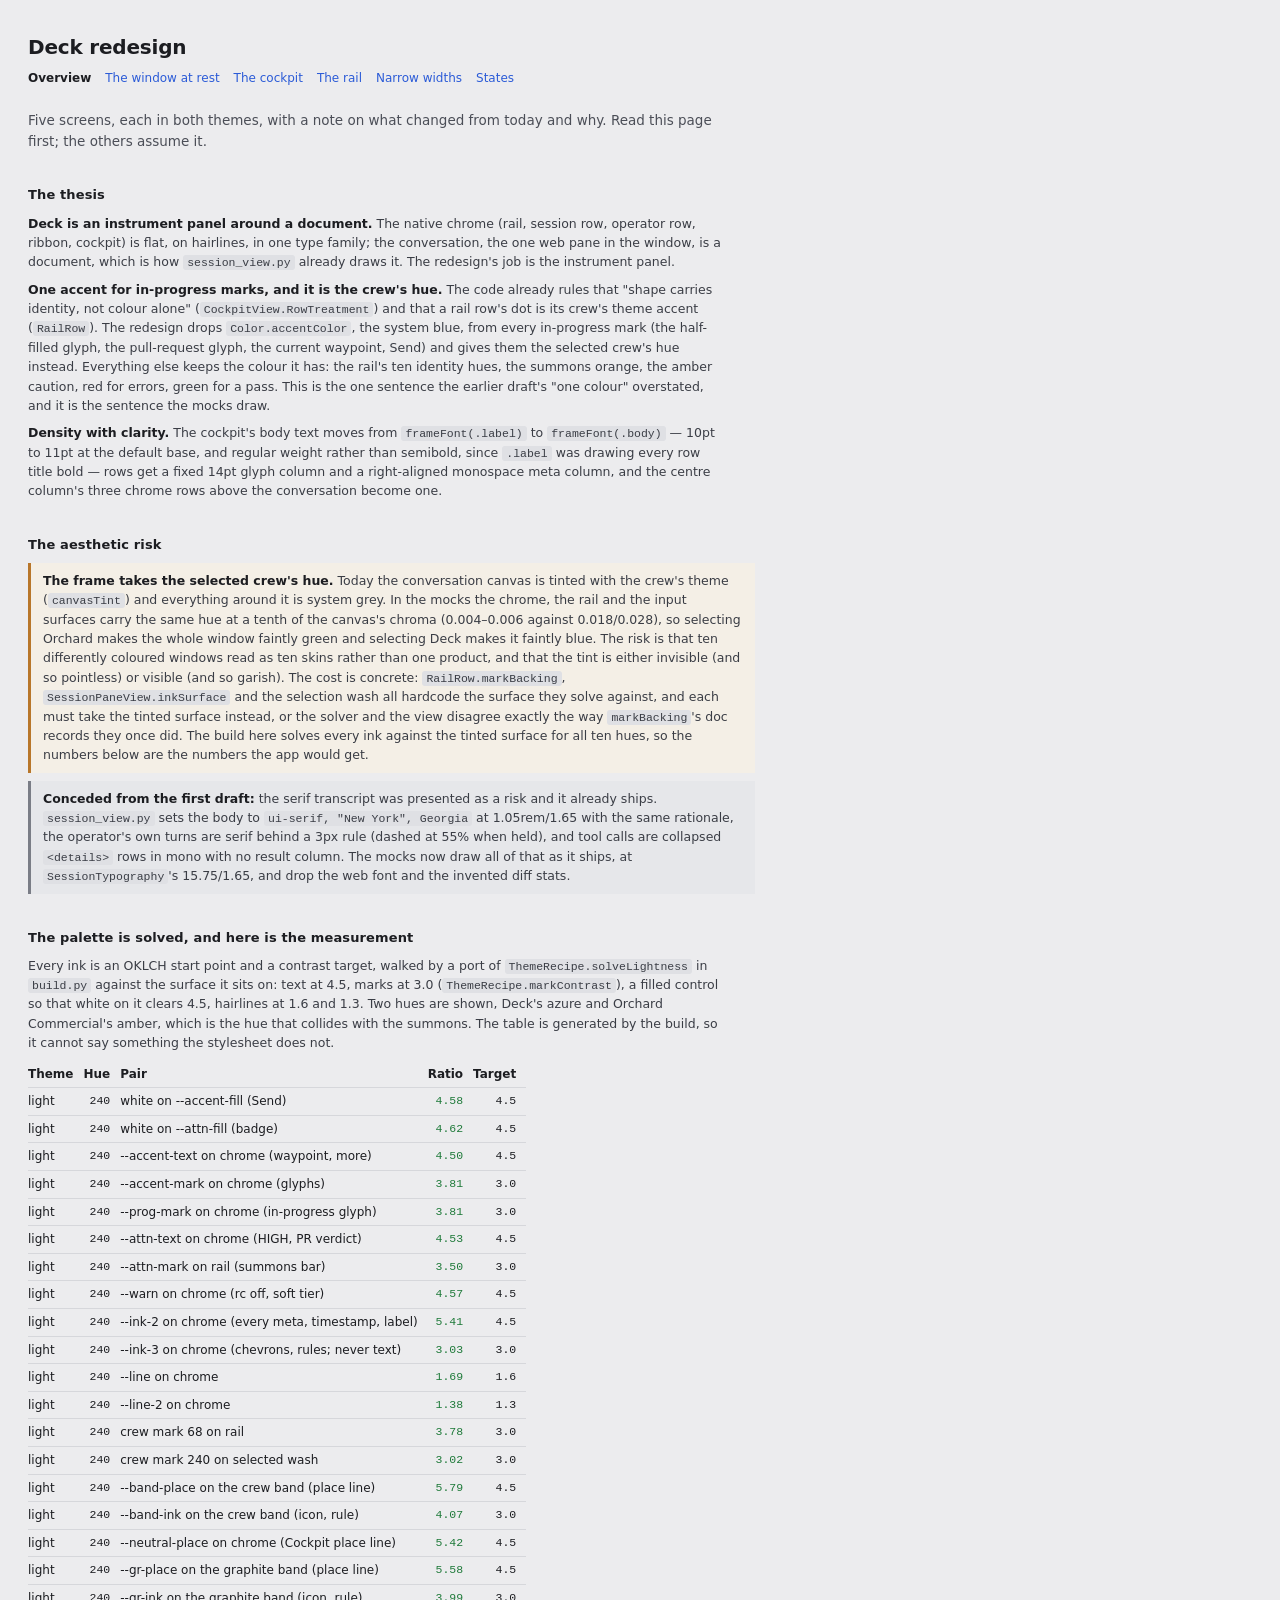
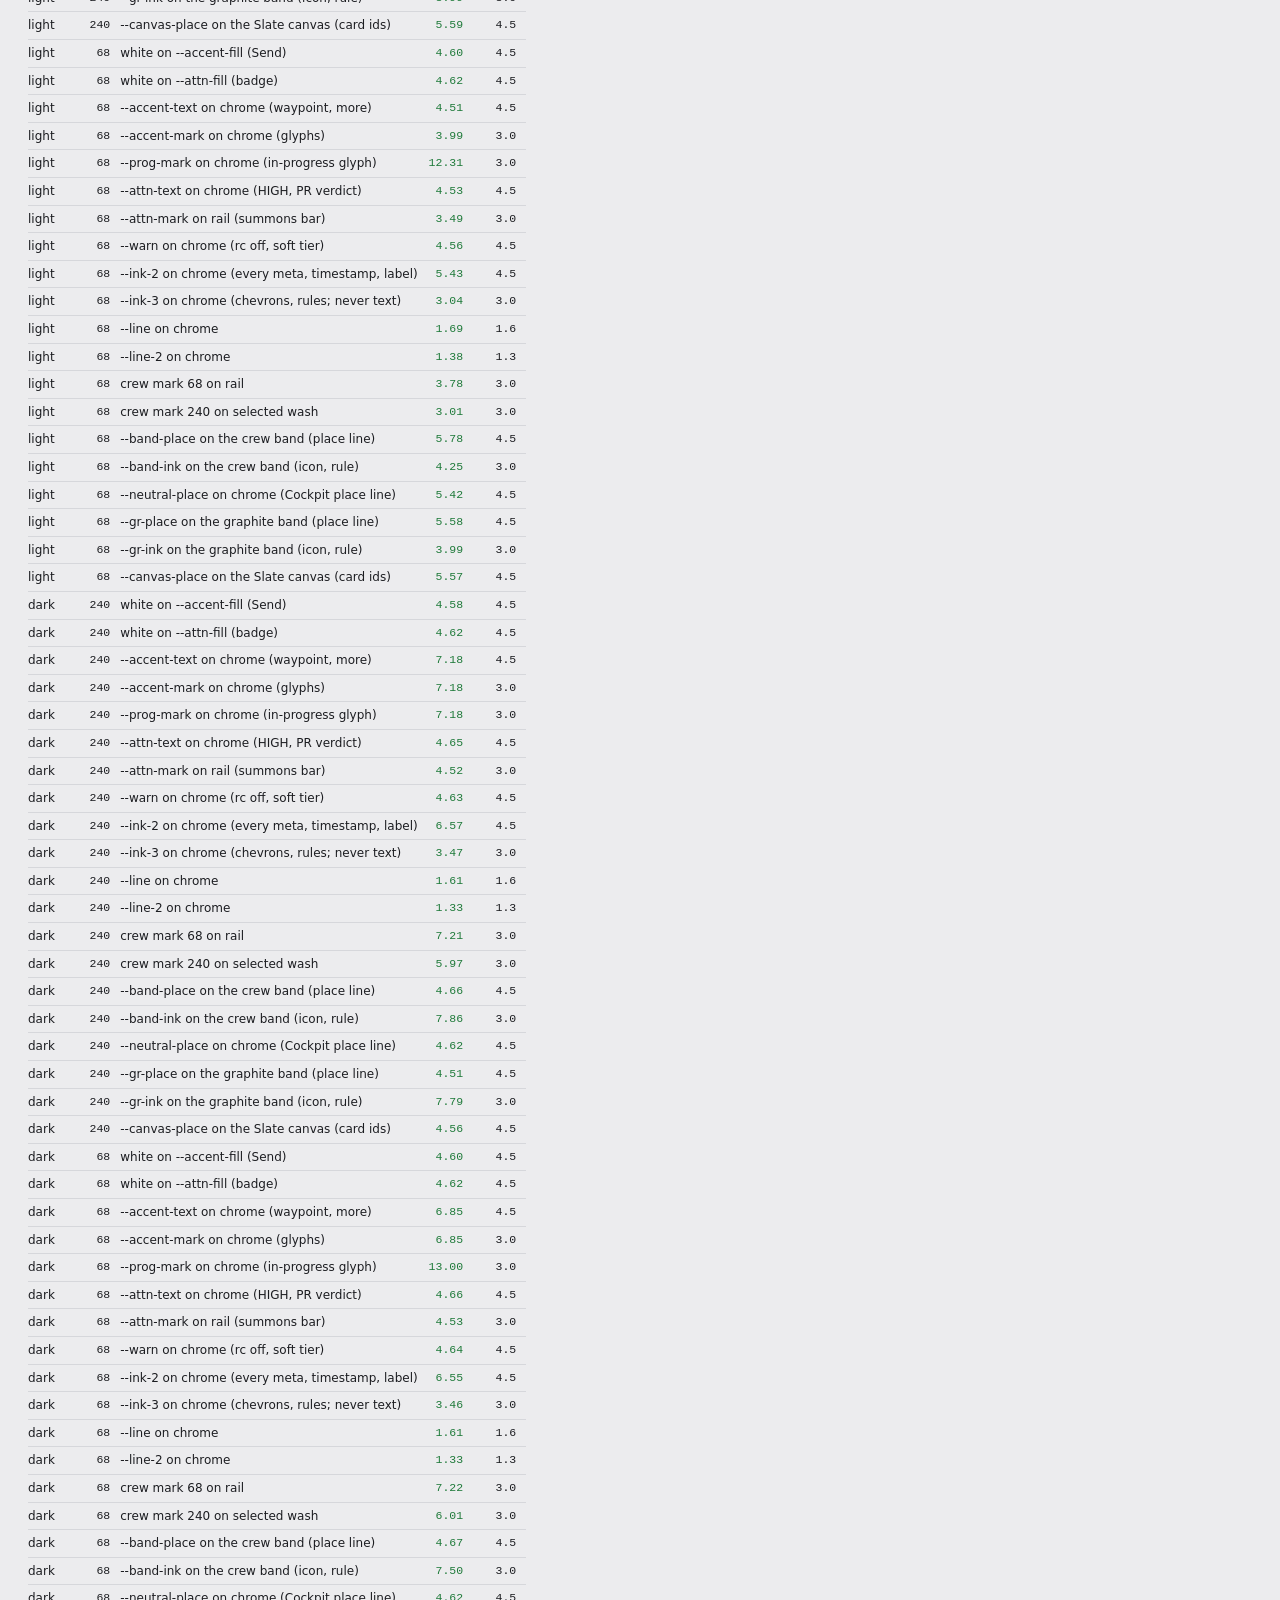
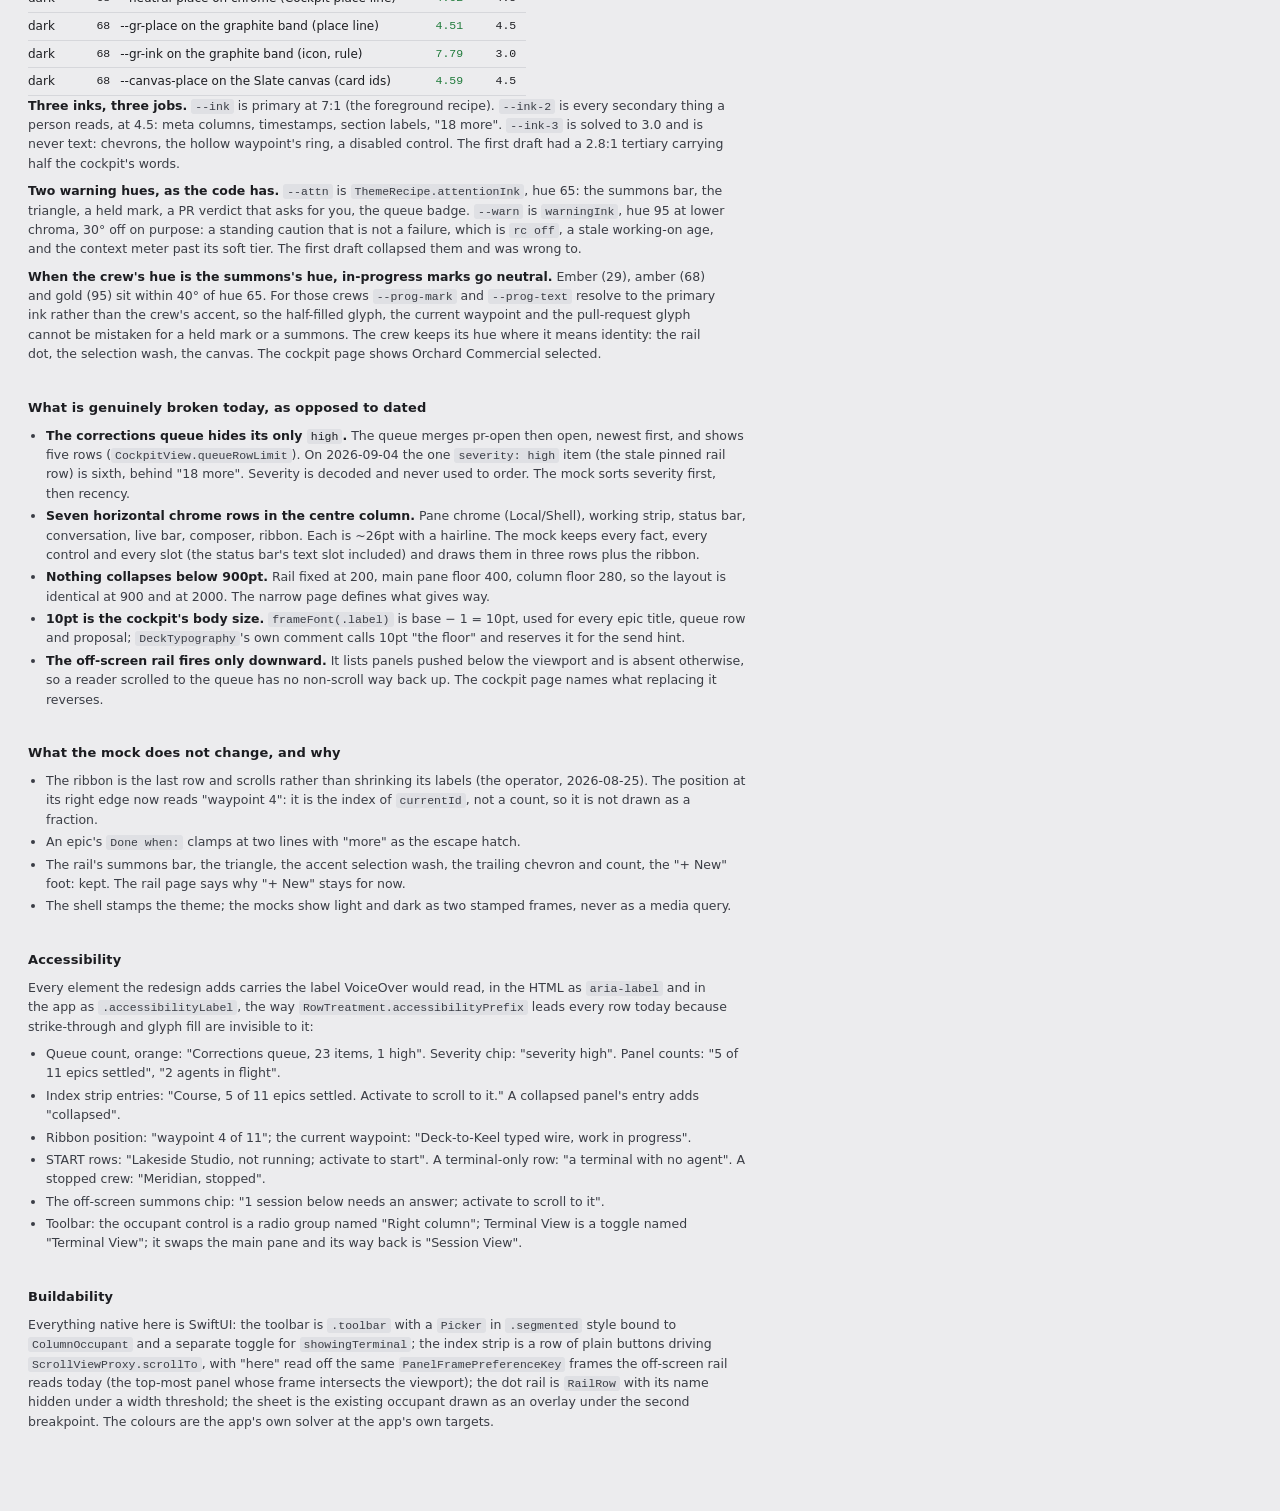
==== commit d812a5cf: "Builder 0.7.0: export of convivy-deck at 29655abe1f6caf5b2a88c87d58ebe17164ad301e Built from the pri" ====
--- a/design/redesign/index.html
+++ b/design/redesign/index.html
@@ -1318,15 +1318,15 @@
 <p class="note"><b>Density with clarity.</b> The cockpit's body text moves from <code>frameFont(.label)</code> to <code>frameFont(.body)</code> — 10pt to 11pt at the default base, and regular weight rather than semibold, since <code>.label</code> was drawing every row title bold — rows get a fixed 14pt glyph column and a right-aligned monospace meta column, and the centre column's three chrome rows above the conversation become one.</p>
 
 <h2>The aesthetic risk</h2>
-<p class="note risk"><b>The frame takes the selected crew's hue.</b> Today the conversation canvas is tinted with the crew's theme (<code>canvasTint</code>) and everything around it is system grey. In the mocks the chrome, the rail and the input surfaces carry the same hue at a tenth of the canvas's chroma (0.004–0.006 against 0.018/0.028), so selecting Vivy makes the whole window faintly green and selecting Deck makes it faintly blue. The risk is that ten differently coloured windows read as ten skins rather than one product, and that the tint is either invisible (and so pointless) or visible (and so garish). The cost is concrete: <code>RailRow.markBacking</code>, <code>SessionPaneView.inkSurface</code> and the selection wash all hardcode the surface they solve against, and each must take the tinted surface instead, or the solver and the view disagree exactly the way <code>markBacking</code>'s doc records they once did. The build here solves every ink against the tinted surface for all ten hues, so the numbers below are the numbers the app would get.</p>
+<p class="note risk"><b>The frame takes the selected crew's hue.</b> Today the conversation canvas is tinted with the crew's theme (<code>canvasTint</code>) and everything around it is system grey. In the mocks the chrome, the rail and the input surfaces carry the same hue at a tenth of the canvas's chroma (0.004–0.006 against 0.018/0.028), so selecting Orchard makes the whole window faintly green and selecting Deck makes it faintly blue. The risk is that ten differently coloured windows read as ten skins rather than one product, and that the tint is either invisible (and so pointless) or visible (and so garish). The cost is concrete: <code>RailRow.markBacking</code>, <code>SessionPaneView.inkSurface</code> and the selection wash all hardcode the surface they solve against, and each must take the tinted surface instead, or the solver and the view disagree exactly the way <code>markBacking</code>'s doc records they once did. The build here solves every ink against the tinted surface for all ten hues, so the numbers below are the numbers the app would get.</p>
 <p class="note concede"><b>Conceded from the first draft:</b> the serif transcript was presented as a risk and it already ships. <code>session_view.py</code> sets the body to <code>ui-serif, "New York", Georgia</code> at 1.05rem/1.65 with the same rationale, the operator's own turns are serif behind a 3px rule (dashed at 55% when held), and tool calls are collapsed <code>&lt;details&gt;</code> rows in mono with no result column. The mocks now draw all of that as it ships, at <code>SessionTypography</code>'s 15.75/1.65, and drop the web font and the invented diff stats.</p>
 
 <h2>The palette is solved, and here is the measurement</h2>
-<p class="note">Every ink is an OKLCH start point and a contrast target, walked by a port of <code>ThemeRecipe.solveLightness</code> in <code>build.py</code> against the surface it sits on: text at 4.5, marks at 3.0 (<code>ThemeRecipe.markContrast</code>), a filled control so that white on it clears 4.5, hairlines at 1.6 and 1.3. Two hues are shown, Deck's azure and Vivy Commercial's amber, which is the hue that collides with the summons. The table is generated by the build, so it cannot say something the stylesheet does not.</p>
+<p class="note">Every ink is an OKLCH start point and a contrast target, walked by a port of <code>ThemeRecipe.solveLightness</code> in <code>build.py</code> against the surface it sits on: text at 4.5, marks at 3.0 (<code>ThemeRecipe.markContrast</code>), a filled control so that white on it clears 4.5, hairlines at 1.6 and 1.3. Two hues are shown, Deck's azure and Orchard Commercial's amber, which is the hue that collides with the summons. The table is generated by the build, so it cannot say something the stylesheet does not.</p>
 <table><tr><th>Theme</th><th>Hue</th><th>Pair</th><th>Ratio</th><th>Target</th></tr><tr><td>light</td><td class="n">240</td><td>white on --accent-fill (Send)</td><td class="n pass">4.58</td><td class="n">4.5</td></tr><tr><td>light</td><td class="n">240</td><td>white on --attn-fill (badge)</td><td class="n pass">4.62</td><td class="n">4.5</td></tr><tr><td>light</td><td class="n">240</td><td>--accent-text on chrome (waypoint, more)</td><td class="n pass">4.50</td><td class="n">4.5</td></tr><tr><td>light</td><td class="n">240</td><td>--accent-mark on chrome (glyphs)</td><td class="n pass">3.81</td><td class="n">3.0</td></tr><tr><td>light</td><td class="n">240</td><td>--prog-mark on chrome (in-progress glyph)</td><td class="n pass">3.81</td><td class="n">3.0</td></tr><tr><td>light</td><td class="n">240</td><td>--attn-text on chrome (HIGH, PR verdict)</td><td class="n pass">4.53</td><td class="n">4.5</td></tr><tr><td>light</td><td class="n">240</td><td>--attn-mark on rail (summons bar)</td><td class="n pass">3.50</td><td class="n">3.0</td></tr><tr><td>light</td><td class="n">240</td><td>--warn on chrome (rc off, soft tier)</td><td class="n pass">4.57</td><td class="n">4.5</td></tr><tr><td>light</td><td class="n">240</td><td>--ink-2 on chrome (every meta, timestamp, label)</td><td class="n pass">5.41</td><td class="n">4.5</td></tr><tr><td>light</td><td class="n">240</td><td>--ink-3 on chrome (chevrons, rules; never text)</td><td class="n pass">3.03</td><td class="n">3.0</td></tr><tr><td>light</td><td class="n">240</td><td>--line on chrome</td><td class="n pass">1.69</td><td class="n">1.6</td></tr><tr><td>light</td><td class="n">240</td><td>--line-2 on chrome</td><td class="n pass">1.38</td><td class="n">1.3</td></tr><tr><td>light</td><td class="n">240</td><td>crew mark 68 on rail</td><td class="n pass">3.78</td><td class="n">3.0</td></tr><tr><td>light</td><td class="n">240</td><td>crew mark 240 on selected wash</td><td class="n pass">3.02</td><td class="n">3.0</td></tr><tr><td>light</td><td class="n">240</td><td>--band-place on the crew band (place line)</td><td class="n pass">5.79</td><td class="n">4.5</td></tr><tr><td>light</td><td class="n">240</td><td>--band-ink on the crew band (icon, rule)</td><td class="n pass">4.07</td><td class="n">3.0</td></tr><tr><td>light</td><td class="n">240</td><td>--neutral-place on chrome (Cockpit place line)</td><td class="n pass">5.42</td><td class="n">4.5</td></tr><tr><td>light</td><td class="n">240</td><td>--gr-place on the graphite band (place line)</td><td class="n pass">5.58</td><td class="n">4.5</td></tr><tr><td>light</td><td class="n">240</td><td>--gr-ink on the graphite band (icon, rule)</td><td class="n pass">3.99</td><td class="n">3.0</td></tr><tr><td>light</td><td class="n">240</td><td>--canvas-place on the Slate canvas (card ids)</td><td class="n pass">5.59</td><td class="n">4.5</td></tr><tr><td>light</td><td class="n">68</td><td>white on --accent-fill (Send)</td><td class="n pass">4.60</td><td class="n">4.5</td></tr><tr><td>light</td><td class="n">68</td><td>white on --attn-fill (badge)</td><td class="n pass">4.62</td><td class="n">4.5</td></tr><tr><td>light</td><td class="n">68</td><td>--accent-text on chrome (waypoint, more)</td><td class="n pass">4.51</td><td class="n">4.5</td></tr><tr><td>light</td><td class="n">68</td><td>--accent-mark on chrome (glyphs)</td><td class="n pass">3.99</td><td class="n">3.0</td></tr><tr><td>light</td><td class="n">68</td><td>--prog-mark on chrome (in-progress glyph)</td><td class="n pass">12.31</td><td class="n">3.0</td></tr><tr><td>light</td><td class="n">68</td><td>--attn-text on chrome (HIGH, PR verdict)</td><td class="n pass">4.53</td><td class="n">4.5</td></tr><tr><td>light</td><td class="n">68</td><td>--attn-mark on rail (summons bar)</td><td class="n pass">3.49</td><td class="n">3.0</td></tr><tr><td>light</td><td class="n">68</td><td>--warn on chrome (rc off, soft tier)</td><td class="n pass">4.56</td><td class="n">4.5</td></tr><tr><td>light</td><td class="n">68</td><td>--ink-2 on chrome (every meta, timestamp, label)</td><td class="n pass">5.43</td><td class="n">4.5</td></tr><tr><td>light</td><td class="n">68</td><td>--ink-3 on chrome (chevrons, rules; never text)</td><td class="n pass">3.04</td><td class="n">3.0</td></tr><tr><td>light</td><td class="n">68</td><td>--line on chrome</td><td class="n pass">1.69</td><td class="n">1.6</td></tr><tr><td>light</td><td class="n">68</td><td>--line-2 on chrome</td><td class="n pass">1.38</td><td class="n">1.3</td></tr><tr><td>light</td><td class="n">68</td><td>crew mark 68 on rail</td><td class="n pass">3.78</td><td class="n">3.0</td></tr><tr><td>light</td><td class="n">68</td><td>crew mark 240 on selected wash</td><td class="n pass">3.01</td><td class="n">3.0</td></tr><tr><td>light</td><td class="n">68</td><td>--band-place on the crew band (place line)</td><td class="n pass">5.78</td><td class="n">4.5</td></tr><tr><td>light</td><td class="n">68</td><td>--band-ink on the crew band (icon, rule)</td><td class="n pass">4.25</td><td class="n">3.0</td></tr><tr><td>light</td><td class="n">68</td><td>--neutral-place on chrome (Cockpit place line)</td><td class="n pass">5.42</td><td class="n">4.5</td></tr><tr><td>light</td><td class="n">68</td><td>--gr-place on the graphite band (place line)</td><td class="n pass">5.58</td><td class="n">4.5</td></tr><tr><td>light</td><td class="n">68</td><td>--gr-ink on the graphite band (icon, rule)</td><td class="n pass">3.99</td><td class="n">3.0</td></tr><tr><td>light</td><td class="n">68</td><td>--canvas-place on the Slate canvas (card ids)</td><td class="n pass">5.57</td><td class="n">4.5</td></tr><tr><td>dark</td><td class="n">240</td><td>white on --accent-fill (Send)</td><td class="n pass">4.58</td><td class="n">4.5</td></tr><tr><td>dark</td><td class="n">240</td><td>white on --attn-fill (badge)</td><td class="n pass">4.62</td><td class="n">4.5</td></tr><tr><td>dark</td><td class="n">240</td><td>--accent-text on chrome (waypoint, more)</td><td class="n pass">7.18</td><td class="n">4.5</td></tr><tr><td>dark</td><td class="n">240</td><td>--accent-mark on chrome (glyphs)</td><td class="n pass">7.18</td><td class="n">3.0</td></tr><tr><td>dark</td><td class="n">240</td><td>--prog-mark on chrome (in-progress glyph)</td><td class="n pass">7.18</td><td class="n">3.0</td></tr><tr><td>dark</td><td class="n">240</td><td>--attn-text on chrome (HIGH, PR verdict)</td><td class="n pass">4.65</td><td class="n">4.5</td></tr><tr><td>dark</td><td class="n">240</td><td>--attn-mark on rail (summons bar)</td><td class="n pass">4.52</td><td class="n">3.0</td></tr><tr><td>dark</td><td class="n">240</td><td>--warn on chrome (rc off, soft tier)</td><td class="n pass">4.63</td><td class="n">4.5</td></tr><tr><td>dark</td><td class="n">240</td><td>--ink-2 on chrome (every meta, timestamp, label)</td><td class="n pass">6.57</td><td class="n">4.5</td></tr><tr><td>dark</td><td class="n">240</td><td>--ink-3 on chrome (chevrons, rules; never text)</td><td class="n pass">3.47</td><td class="n">3.0</td></tr><tr><td>dark</td><td class="n">240</td><td>--line on chrome</td><td class="n pass">1.61</td><td class="n">1.6</td></tr><tr><td>dark</td><td class="n">240</td><td>--line-2 on chrome</td><td class="n pass">1.33</td><td class="n">1.3</td></tr><tr><td>dark</td><td class="n">240</td><td>crew mark 68 on rail</td><td class="n pass">7.21</td><td class="n">3.0</td></tr><tr><td>dark</td><td class="n">240</td><td>crew mark 240 on selected wash</td><td class="n pass">5.97</td><td class="n">3.0</td></tr><tr><td>dark</td><td class="n">240</td><td>--band-place on the crew band (place line)</td><td class="n pass">4.66</td><td class="n">4.5</td></tr><tr><td>dark</td><td class="n">240</td><td>--band-ink on the crew band (icon, rule)</td><td class="n pass">7.86</td><td class="n">3.0</td></tr><tr><td>dark</td><td class="n">240</td><td>--neutral-place on chrome (Cockpit place line)</td><td class="n pass">4.62</td><td class="n">4.5</td></tr><tr><td>dark</td><td class="n">240</td><td>--gr-place on the graphite band (place line)</td><td class="n pass">4.51</td><td class="n">4.5</td></tr><tr><td>dark</td><td class="n">240</td><td>--gr-ink on the graphite band (icon, rule)</td><td class="n pass">7.79</td><td class="n">3.0</td></tr><tr><td>dark</td><td class="n">240</td><td>--canvas-place on the Slate canvas (card ids)</td><td class="n pass">4.56</td><td class="n">4.5</td></tr><tr><td>dark</td><td class="n">68</td><td>white on --accent-fill (Send)</td><td class="n pass">4.60</td><td class="n">4.5</td></tr><tr><td>dark</td><td class="n">68</td><td>white on --attn-fill (badge)</td><td class="n pass">4.62</td><td class="n">4.5</td></tr><tr><td>dark</td><td class="n">68</td><td>--accent-text on chrome (waypoint, more)</td><td class="n pass">6.85</td><td class="n">4.5</td></tr><tr><td>dark</td><td class="n">68</td><td>--accent-mark on chrome (glyphs)</td><td class="n pass">6.85</td><td class="n">3.0</td></tr><tr><td>dark</td><td class="n">68</td><td>--prog-mark on chrome (in-progress glyph)</td><td class="n pass">13.00</td><td class="n">3.0</td></tr><tr><td>dark</td><td class="n">68</td><td>--attn-text on chrome (HIGH, PR verdict)</td><td class="n pass">4.66</td><td class="n">4.5</td></tr><tr><td>dark</td><td class="n">68</td><td>--attn-mark on rail (summons bar)</td><td class="n pass">4.53</td><td class="n">3.0</td></tr><tr><td>dark</td><td class="n">68</td><td>--warn on chrome (rc off, soft tier)</td><td class="n pass">4.64</td><td class="n">4.5</td></tr><tr><td>dark</td><td class="n">68</td><td>--ink-2 on chrome (every meta, timestamp, label)</td><td class="n pass">6.55</td><td class="n">4.5</td></tr><tr><td>dark</td><td class="n">68</td><td>--ink-3 on chrome (chevrons, rules; never text)</td><td class="n pass">3.46</td><td class="n">3.0</td></tr><tr><td>dark</td><td class="n">68</td><td>--line on chrome</td><td class="n pass">1.61</td><td class="n">1.6</td></tr><tr><td>dark</td><td class="n">68</td><td>--line-2 on chrome</td><td class="n pass">1.33</td><td class="n">1.3</td></tr><tr><td>dark</td><td class="n">68</td><td>crew mark 68 on rail</td><td class="n pass">7.22</td><td class="n">3.0</td></tr><tr><td>dark</td><td class="n">68</td><td>crew mark 240 on selected wash</td><td class="n pass">6.01</td><td class="n">3.0</td></tr><tr><td>dark</td><td class="n">68</td><td>--band-place on the crew band (place line)</td><td class="n pass">4.67</td><td class="n">4.5</td></tr><tr><td>dark</td><td class="n">68</td><td>--band-ink on the crew band (icon, rule)</td><td class="n pass">7.50</td><td class="n">3.0</td></tr><tr><td>dark</td><td class="n">68</td><td>--neutral-place on chrome (Cockpit place line)</td><td class="n pass">4.62</td><td class="n">4.5</td></tr><tr><td>dark</td><td class="n">68</td><td>--gr-place on the graphite band (place line)</td><td class="n pass">4.51</td><td class="n">4.5</td></tr><tr><td>dark</td><td class="n">68</td><td>--gr-ink on the graphite band (icon, rule)</td><td class="n pass">7.79</td><td class="n">3.0</td></tr><tr><td>dark</td><td class="n">68</td><td>--canvas-place on the Slate canvas (card ids)</td><td class="n pass">4.59</td><td class="n">4.5</td></tr></table>
 <p class="note"><b>Three inks, three jobs.</b> <code>--ink</code> is primary at 7:1 (the foreground recipe). <code>--ink-2</code> is every secondary thing a person reads, at 4.5: meta columns, timestamps, section labels, "18 more". <code>--ink-3</code> is solved to 3.0 and is never text: chevrons, the hollow waypoint's ring, a disabled control. The first draft had a 2.8:1 tertiary carrying half the cockpit's words.</p>
 <p class="note"><b>Two warning hues, as the code has.</b> <code>--attn</code> is <code>ThemeRecipe.attentionInk</code>, hue 65: the summons bar, the triangle, a held mark, a PR verdict that asks for you, the queue badge. <code>--warn</code> is <code>warningInk</code>, hue 95 at lower chroma, 30° off on purpose: a standing caution that is not a failure, which is <code>rc off</code>, a stale working-on age, and the context meter past its soft tier. The first draft collapsed them and was wrong to.</p>
-<p class="note"><b>When the crew's hue is the summons's hue, in-progress marks go neutral.</b> Ember (29), amber (68) and gold (95) sit within 40° of hue 65. For those crews <code>--prog-mark</code> and <code>--prog-text</code> resolve to the primary ink rather than the crew's accent, so the half-filled glyph, the current waypoint and the pull-request glyph cannot be mistaken for a held mark or a summons. The crew keeps its hue where it means identity: the rail dot, the selection wash, the canvas. The cockpit page shows Vivy Commercial selected.</p>
+<p class="note"><b>When the crew's hue is the summons's hue, in-progress marks go neutral.</b> Ember (29), amber (68) and gold (95) sit within 40° of hue 65. For those crews <code>--prog-mark</code> and <code>--prog-text</code> resolve to the primary ink rather than the crew's accent, so the half-filled glyph, the current waypoint and the pull-request glyph cannot be mistaken for a held mark or a summons. The crew keeps its hue where it means identity: the rail dot, the selection wash, the canvas. The cockpit page shows Orchard Commercial selected.</p>
 
 <h2>What is genuinely broken today, as opposed to dated</h2>
 <ul class="note">
@@ -1351,7 +1351,7 @@
   <li>Queue count, orange: "Corrections queue, 23 items, 1 high". Severity chip: "severity high". Panel counts: "5 of 11 epics settled", "2 agents in flight".</li>
   <li>Index strip entries: "Course, 5 of 11 epics settled. Activate to scroll to it." A collapsed panel's entry adds "collapsed".</li>
   <li>Ribbon position: "waypoint 4 of 11"; the current waypoint: "Deck-to-Keel typed wire, work in progress".</li>
-  <li>START rows: "NYH Studio, not running; activate to start". A terminal-only row: "a terminal with no agent". A stopped crew: "Constance, stopped".</li>
+  <li>START rows: "Lakeside Studio, not running; activate to start". A terminal-only row: "a terminal with no agent". A stopped crew: "Meridian, stopped".</li>
   <li>The off-screen summons chip: "1 session below needs an answer; activate to scroll to it".</li>
   <li>Toolbar: the occupant control is a radio group named "Right column"; Terminal View is a toggle named "Terminal View"; it swaps the main pane and its way back is "Session View".</li>
 </ul>
